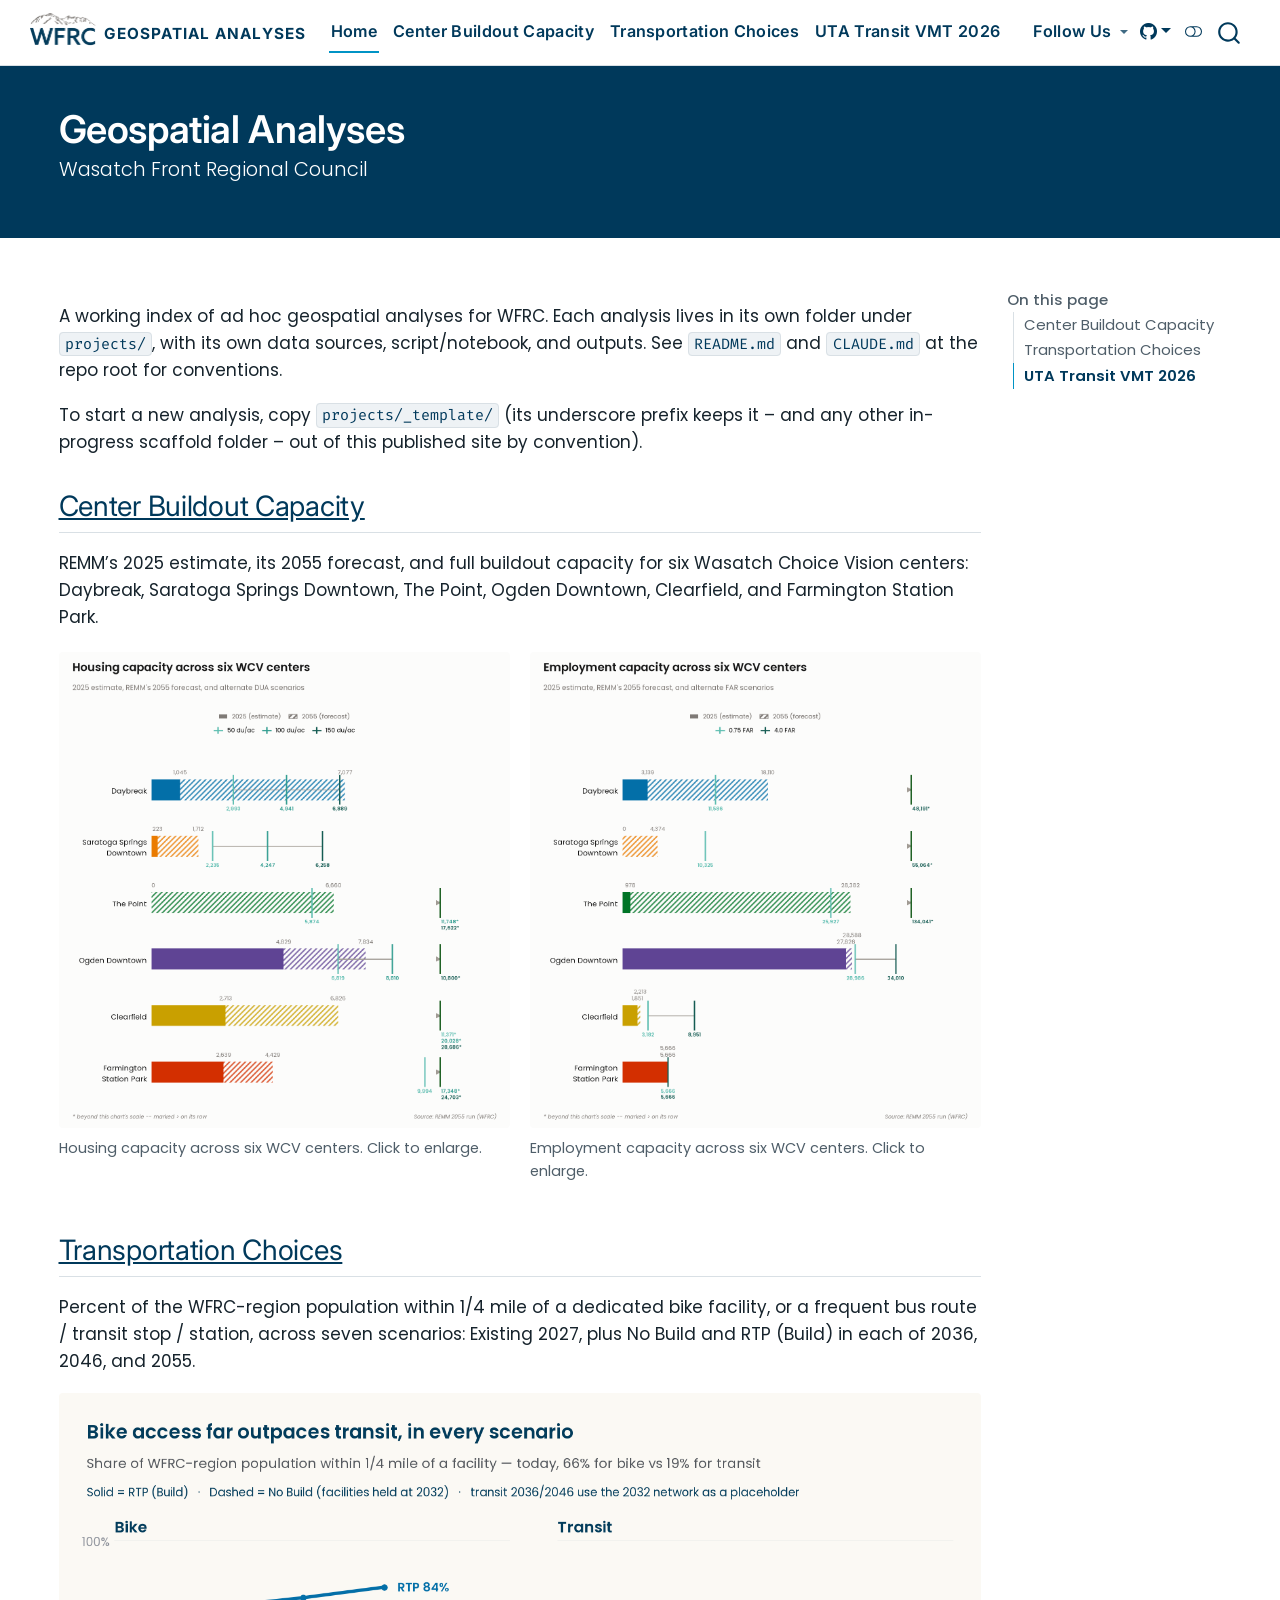
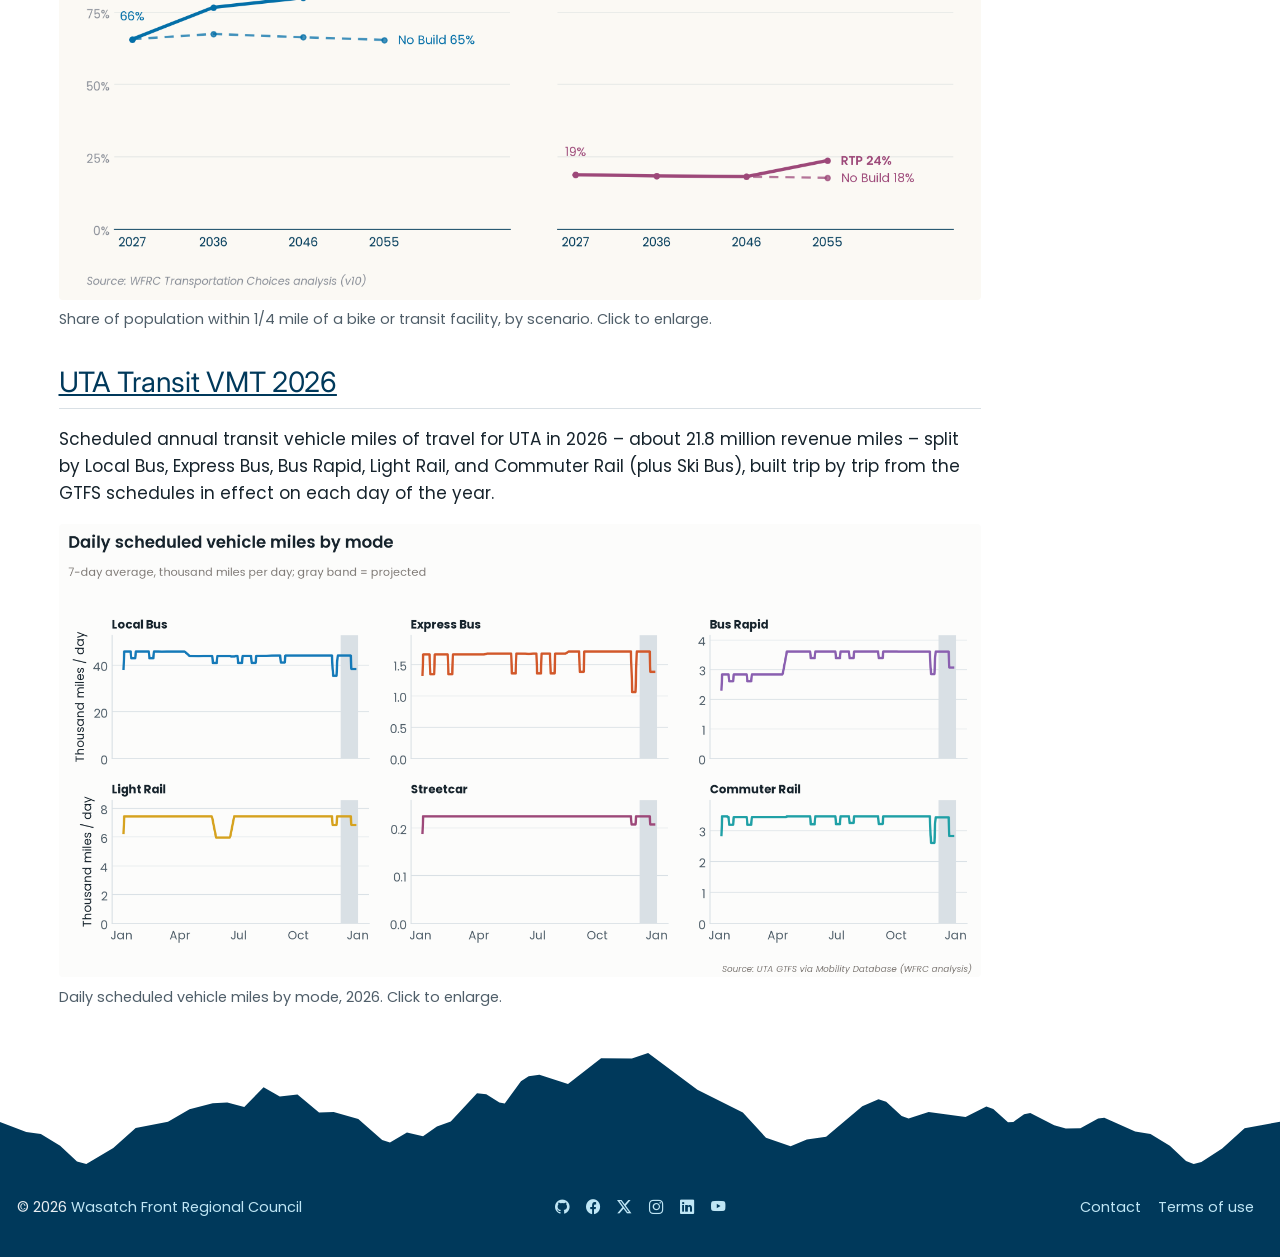
==== index.html @ 158314d0 "Built site for gh-pages" ====
<!DOCTYPE html>
<html xmlns="http://www.w3.org/1999/xhtml" lang="en" xml:lang="en"><head>

<meta charset="utf-8">
<meta name="generator" content="quarto-1.11.9">

<meta name="viewport" content="width=device-width, initial-scale=1.0, user-scalable=yes">


<title>Geospatial Analyses</title>
<style>
/* Default styles provided by pandoc.
** See https://pandoc.org/MANUAL.html#variables-for-html for config info.
*/
span.smallcaps{font-variant: small-caps;}
div.columns{display: flex; gap: 1.5em;}
div.column{flex: auto;}
@media screen {
div.columns{gap: min(4vw, 1.5em);}
div.column{overflow-x: auto;}
}
div.hanging-indent{margin-left: 1.5em; text-indent: -1.5em;}
ul.task-list{list-style: none;}
ul.task-list li input[type="checkbox"] {
  width: 0.8em;
  margin: 0 0.8em 0.2em -1em; /* quarto-specific, see https://github.com/quarto-dev/quarto-cli/issues/4556 */ 
  vertical-align: middle;
}
</style>


<script src="site_libs/quarto-nav/quarto-nav.js"></script>
<script src="site_libs/quarto-nav/headroom.min.js"></script>
<script src="site_libs/clipboard/clipboard.min.js"></script>
<script src="site_libs/quarto-search/autocomplete.umd.js"></script>
<script src="site_libs/quarto-search/fuse.min.js"></script>
<script src="site_libs/quarto-search/quarto-search.js"></script>
<meta name="quarto:offset" content="./">
<link href="site_libs\quarto-contrib\quarto-project\WFRCAnalytics\wfrc-brand\assets\logo\abbreviated\WFRC_logo_abbreviated_color_transparent.png" rel="icon" type="image/png">
<script src="site_libs/quarto-html/quarto.js" type="module"></script>
<script src="site_libs/quarto-html/tabsets/tabsets.js" type="module"></script>
<script src="site_libs/quarto-html/scrollable-regions/scrollable-regions.js" type="module"></script>
<script src="site_libs/quarto-html/popper.min.js"></script>
<script src="site_libs/quarto-html/tippy.umd.min.js"></script>
<script src="site_libs/quarto-html/anchor.min.js"></script>
<link href="site_libs/quarto-html/tippy.css" rel="stylesheet">
<link href="site_libs/quarto-html/quarto-syntax-highlighting-a7323b02520c6b153f7cba92645f5b7d.css" rel="stylesheet" class="quarto-color-scheme" id="quarto-text-highlighting-styles">
<link href="site_libs/quarto-html/quarto-syntax-highlighting-dark-fb974e37bd816e7371e85ccbeae9b4e3.css" rel="stylesheet" class="quarto-color-scheme quarto-color-alternate" id="quarto-text-highlighting-styles">
<link href="site_libs/quarto-html/quarto-syntax-highlighting-a7323b02520c6b153f7cba92645f5b7d.css" rel="stylesheet" class="quarto-color-scheme-extra" id="quarto-text-highlighting-styles">
<script src="site_libs/quarto-axe/axe.min.js"></script>
<script src="site_libs/quarto-axe/axe-check.js" type="module"></script>
<script id="quarto-axe-checker-options" type="text/plain">dHJ1ZQ==</script>
<script src="site_libs/bootstrap/bootstrap.min.js"></script>
<link href="site_libs/bootstrap/bootstrap-icons.css" rel="stylesheet">
<link href="site_libs/bootstrap/bootstrap-037588347e6c9b638878bbe259ea3e76.min.css" rel="stylesheet" append-hash="true" class="quarto-color-scheme" id="quarto-bootstrap" data-mode="light">
<link href="site_libs/bootstrap/bootstrap-dark-b97d910aff66f2024c61e2e34e712f74.min.css" rel="stylesheet" append-hash="true" class="quarto-color-scheme quarto-color-alternate" id="quarto-bootstrap" data-mode="dark">
<link href="site_libs/bootstrap/bootstrap-037588347e6c9b638878bbe259ea3e76.min.css" rel="stylesheet" append-hash="true" class="quarto-color-scheme-extra" id="quarto-bootstrap" data-mode="light">
<script src="site_libs/quarto-contrib/glightbox/glightbox.min.js"></script>
<link href="site_libs/quarto-contrib/glightbox/glightbox.min.css" rel="stylesheet">
<link href="site_libs/quarto-contrib/glightbox/lightbox.css" rel="stylesheet">
<script id="quarto-search-options" type="application/json">{
  "location": "navbar",
  "copy-button": false,
  "collapse-after": 3,
  "panel-placement": "end",
  "type": "overlay",
  "limit": 50,
  "keyboard-shortcut": [
    "f",
    "/",
    "s"
  ],
  "show-item-context": false,
  "language": {
    "search-no-results-text": "No results",
    "search-matching-documents-text": "matching documents",
    "search-copy-link-title": "Copy link to search",
    "search-hide-matches-text": "Hide additional matches",
    "search-more-match-text": "more match in this document",
    "search-more-matches-text": "more matches in this document",
    "search-clear-button-title": "Clear",
    "search-text-placeholder": "",
    "search-detached-cancel-button-title": "Cancel",
    "search-submit-button-title": "Submit",
    "search-label": "Search"
  }
}</script>


<meta property="og:title" content="Geospatial Analyses">
<meta property="og:description" content="Wasatch Front Regional Council">
<meta property="og:image" content="https://wfrcanalytics.github.io/GIS-adhoc-analyses/_extensions/WFRCAnalytics/wfrc-brand/assets/social/wfrc-card.png">
<meta property="og:site_name" content="Geospatial Analyses">
<meta property="og:image:alt" content="Wasatch Front Regional Council">
<meta property="og:image:height" content="630">
<meta property="og:image:width" content="1200">
<meta name="twitter:title" content="Geospatial Analyses">
<meta name="twitter:description" content="Wasatch Front Regional Council">
<meta name="twitter:image" content="https://wfrcanalytics.github.io/GIS-adhoc-analyses/_extensions/WFRCAnalytics/wfrc-brand/assets/social/wfrc-card.png">
<meta name="twitter:image:alt" content="Wasatch Front Regional Council">
<meta name="twitter:creator" content="@wasatchcouncil">
<meta name="twitter:site" content="@wasatchcouncil">
<meta name="twitter:card" content="summary_large_image">
</head>

<body class="nav-fixed quarto-light"><a id="quarto-skip-link" class="visually-hidden-focusable" href="#quarto-document-content">Skip to main content</a><script id="quarto-html-before-body" type="application/javascript">
    const toggleBodyColorMode = (bsSheetEl) => {
      const mode = bsSheetEl.getAttribute("data-mode");
      const bodyEl = window.document.querySelector("body");
      if (mode === "dark") {
        bodyEl.classList.add("quarto-dark");
        bodyEl.classList.remove("quarto-light");
      } else {
        bodyEl.classList.add("quarto-light");
        bodyEl.classList.remove("quarto-dark");
      }
    }
    const toggleBodyColorPrimary = () => {
      const bsSheetEl = window.document.querySelector("link#quarto-bootstrap:not([rel=disabled-stylesheet])");
      if (bsSheetEl) {
        toggleBodyColorMode(bsSheetEl);
      }
    }
    const setColorSchemeToggle = (alternate) => {
      const toggles = window.document.querySelectorAll('.quarto-color-scheme-toggle');
      for (let i=0; i < toggles.length; i++) {
        const toggle = toggles[i];
        if (toggle) {
          toggle.setAttribute("aria-checked", alternate ? "true" : "false");
          if (alternate) {
            toggle.classList.add("alternate");
          } else {
            toggle.classList.remove("alternate");
          }
        }
      }
    };
    const toggleColorMode = (alternate) => {
      // Switch the stylesheets
      const primaryStylesheets = window.document.querySelectorAll('link.quarto-color-scheme:not(.quarto-color-alternate)');
      const alternateStylesheets = window.document.querySelectorAll('link.quarto-color-scheme.quarto-color-alternate');
      manageTransitions('#quarto-margin-sidebar .nav-link', false);
      if (alternate) {
        // note: dark is layered on light, we don't disable primary!
        enableStylesheet(alternateStylesheets);
        for (const sheetNode of alternateStylesheets) {
          if (sheetNode.id === "quarto-bootstrap") {
            toggleBodyColorMode(sheetNode);
          }
        }
      } else {
        disableStylesheet(alternateStylesheets);
        enableStylesheet(primaryStylesheets)
        toggleBodyColorPrimary();
      }
      manageTransitions('#quarto-margin-sidebar .nav-link', true);
      // Switch the toggles
      setColorSchemeToggle(alternate)
    }
    // Hack to workaround the fact that safari doesn't
    // properly recolor the scrollbar when toggling (#1455).
    // Not run on load: stylesheets are set before first paint there, and
    // scrolling would undo the scroll to a URL fragment (#14973).
    // The one pixel nudge keeps the reader where they were.
    const refreshSafariScrollbar = () => {
      if (navigator.userAgent.indexOf('Safari') > 0 && navigator.userAgent.indexOf('Chrome') == -1) {
        manageTransitions("body", false);
        const scrollY = window.scrollY;
        window.scrollTo(0, scrollY > 0 ? scrollY - 1 : 1);
        setTimeout(() => {
          window.scrollTo(0, scrollY);
          manageTransitions("body", true);
        }, 40);
      }
    }
    const disableStylesheet = (stylesheets) => {
      for (let i=0; i < stylesheets.length; i++) {
        const stylesheet = stylesheets[i];
        stylesheet.rel = 'disabled-stylesheet';
      }
    }
    const enableStylesheet = (stylesheets) => {
      for (let i=0; i < stylesheets.length; i++) {
        const stylesheet = stylesheets[i];
        if(stylesheet.rel !== 'stylesheet') { // for Chrome, which will still FOUC without this check
          stylesheet.rel = 'stylesheet';
        }
      }
    }
    const manageTransitions = (selector, allowTransitions) => {
      const els = window.document.querySelectorAll(selector);
      for (let i=0; i < els.length; i++) {
        const el = els[i];
        if (allowTransitions) {
          el.classList.remove('notransition');
        } else {
          el.classList.add('notransition');
        }
      }
    }
    const isFileUrl = () => {
      return window.location.protocol === 'file:';
    }
    const hasAlternateSentinel = () => {
      let styleSentinel = getColorSchemeSentinel();
      if (styleSentinel !== null) {
        return styleSentinel === "alternate";
      } else {
        return false;
      }
    }
    const setStyleSentinel = (alternate) => {
      const value = alternate ? "alternate" : "default";
      if (!isFileUrl()) {
        window.localStorage.setItem("quarto-color-scheme", value);
      } else {
        localAlternateSentinel = value;
      }
    }
    const getColorSchemeSentinel = () => {
      if (!isFileUrl()) {
        const storageValue = window.localStorage.getItem("quarto-color-scheme");
        return storageValue != null ? storageValue : localAlternateSentinel;
      } else {
        return localAlternateSentinel;
      }
    }
    const toggleGiscusIfUsed = (isAlternate, darkModeDefault) => {
      const baseTheme = document.querySelector('#giscus-base-theme')?.value ?? 'light';
      const alternateTheme = document.querySelector('#giscus-alt-theme')?.value ?? 'dark';
      let newTheme = '';
      if(authorPrefersDark) {
        newTheme = isAlternate ? baseTheme : alternateTheme;
      } else {
        newTheme = isAlternate ? alternateTheme : baseTheme;
      }
      const changeGiscusTheme = () => {
        // From: https://github.com/giscus/giscus/issues/336
        const sendMessage = (message) => {
          const iframe = document.querySelector('iframe.giscus-frame');
          if (!iframe) return;
          iframe.contentWindow.postMessage({ giscus: message }, 'https://giscus.app');
        }
        sendMessage({
          setConfig: {
            theme: newTheme
          }
        });
      }
      const isGiscussLoaded = window.document.querySelector('iframe.giscus-frame') !== null;
      if (isGiscussLoaded) {
        changeGiscusTheme();
      }
    };
    const authorPrefersDark = false;
    const queryPrefersDark = window.matchMedia('(prefers-color-scheme: dark)');
    const darkModeDefault = queryPrefersDark.matches;
      document.querySelector('link#quarto-text-highlighting-styles.quarto-color-scheme-extra').rel = 'disabled-stylesheet';
      document.querySelector('link#quarto-bootstrap.quarto-color-scheme-extra').rel = 'disabled-stylesheet';
    let localAlternateSentinel = darkModeDefault ? 'alternate' : 'default';
    // Dark / light mode switch
    window.quartoToggleColorScheme = () => {
      // Read the current dark / light value
      let toAlternate = !hasAlternateSentinel();
      toggleColorMode(toAlternate);
      refreshSafariScrollbar();
      setStyleSentinel(toAlternate);
      toggleGiscusIfUsed(toAlternate, darkModeDefault);
      window.dispatchEvent(new Event('resize'));
    };
    queryPrefersDark.addEventListener("change", e => {
      if(window.localStorage.getItem("quarto-color-scheme") !== null)
        return;
      const alternate = e.matches
      toggleColorMode(alternate);
      refreshSafariScrollbar();
      localAlternateSentinel = e.matches ? 'alternate' : 'default'; // this is used alongside local storage!
      toggleGiscusIfUsed(alternate, darkModeDefault);
    });
    // Switch to dark mode if need be
    if (hasAlternateSentinel()) {
      toggleColorMode(true);
    } else {
      toggleColorMode(false);
    }
  </script>

<div id="quarto-search-results"></div>
  <header id="quarto-header" class="headroom fixed-top quarto-banner">
    <nav class="navbar navbar-expand-lg " data-bs-theme="dark" aria-label="Site">
      <div class="navbar-container container-fluid">
      <div class="navbar-brand-container mx-auto">
    <a href="./index.html" class="navbar-brand navbar-brand-logo">
    <img src="site_libs\quarto-contrib\quarto-project\WFRCAnalytics\wfrc-brand\assets\logo\abbreviated\WFRC_logo_abbreviated_color_transparent.png" alt="Wasatch Front Regional Council" class="navbar-logo light-content">
    <img src="site_libs\quarto-contrib\quarto-project\WFRCAnalytics\wfrc-brand\assets\logo\abbreviated\WFRC_logo_abbreviated_white_transparent.png" alt="Wasatch Front Regional Council" class="navbar-logo dark-content">
    </a>
    <a class="navbar-brand" href="./index.html">
    <span class="navbar-title">Geospatial Analyses</span>
    </a>
  </div>
          <button class="navbar-toggler" type="button" data-bs-toggle="collapse" data-bs-target="#navbarCollapse" aria-controls="navbarCollapse" aria-expanded="false" aria-label="Toggle navigation" onclick="if (window.quartoToggleHeadroom) { window.quartoToggleHeadroom(); }">
  <span class="navbar-toggler-icon"></span>
</button>
          <div class="collapse navbar-collapse" id="navbarCollapse">
            <ul class="navbar-nav navbar-nav-scroll me-auto">
  <li class="nav-item">
    <a class="nav-link active" href="./index.html" aria-current="page"> 
<span class="menu-text">Home</span></a>
  </li>  
  <li class="nav-item">
    <a class="nav-link" href="./projects/center-buildout-capacity/index.html"> 
<span class="menu-text">Center Buildout Capacity</span></a>
  </li>  
  <li class="nav-item">
    <a class="nav-link" href="./projects/transportation-choices/index.html"> 
<span class="menu-text">Transportation Choices</span></a>
  </li>  
  <li class="nav-item">
    <a class="nav-link" href="./projects/uta-transit-vmt-2026/index.html"> 
<span class="menu-text">UTA Transit VMT 2026</span></a>
  </li>  
</ul>
            <ul class="navbar-nav navbar-nav-scroll ms-auto">
  <li class="nav-item dropdown ">
    <a class="nav-link dropdown-toggle" href="#" id="nav-menu-follow-us" role="link" data-bs-toggle="dropdown" aria-expanded="false">
 <span class="menu-text">Follow Us</span>
    </a>
    <ul class="dropdown-menu dropdown-menu-end" aria-labelledby="nav-menu-follow-us">    
        <li>
    <a class="dropdown-item" href="https://www.facebook.com/WasatchFrontRegionalCouncil/" target="_blank"><i class="bi bi-facebook" role="img">
</i> 
 <span class="dropdown-text">Facebook</span></a>
  </li>  
        <li>
    <a class="dropdown-item" href="https://twitter.com/wasatchcouncil/" target="_blank"><i class="bi bi-twitter-x" role="img">
</i> 
 <span class="dropdown-text">X (Twitter)</span></a>
  </li>  
        <li>
    <a class="dropdown-item" href="https://www.instagram.com/wasatchfrontregionalcouncil/" target="_blank"><i class="bi bi-instagram" role="img">
</i> 
 <span class="dropdown-text">Instagram</span></a>
  </li>  
        <li>
    <a class="dropdown-item" href="https://www.linkedin.com/company/wasatch-front-regional-council/" target="_blank"><i class="bi bi-linkedin" role="img">
</i> 
 <span class="dropdown-text">LinkedIn</span></a>
  </li>  
        <li>
    <a class="dropdown-item" href="https://www.youtube.com/user/wfrcvideo/" target="_blank"><i class="bi bi-youtube" role="img">
</i> 
 <span class="dropdown-text">YouTube</span></a>
  </li>  
    </ul>
  </li>
</ul>
          </div> <!-- /navcollapse -->
            <div class="quarto-navbar-tools">
    <div class="dropdown">
      <a href="" title="GitHub" id="quarto-navigation-tool-dropdown-0" class="quarto-navigation-tool dropdown-toggle px-1" data-bs-toggle="dropdown" aria-expanded="false" role="link" aria-label="GitHub"><i class="bi bi-github"></i></a>
      <ul class="dropdown-menu" aria-labelledby="quarto-navigation-tool-dropdown-0">
          <li>
            <a class="dropdown-item quarto-navbar-tools-item" href="https://github.com/WFRCAnalytics/GIS-adhoc-analyses" target="_blank">
            Source Code
            </a>
          </li>
          <li>
            <a class="dropdown-item quarto-navbar-tools-item" href="https://github.com/WFRCAnalytics/GIS-adhoc-analyses/issues/new" target="_blank">
            Report a Bug
            </a>
          </li>
          
      </ul>
    </div>
  <button type="button" role="switch" aria-checked="false" class="quarto-color-scheme-toggle quarto-navigation-tool  px-1" onclick="window.quartoToggleColorScheme(); return false;" title="Toggle dark mode" aria-label="Toggle dark mode"><i class="bi"></i></button>
</div>
            <div id="quarto-search" class="" title="Search"></div>
      </div> <!-- /container-fluid -->
    </nav>
</header>
<!-- content -->
<header id="title-block-header" class="quarto-title-block default page-columns page-full">
  <div class="quarto-title-banner page-columns page-full">
    <div class="quarto-title column-page-left">
      <h1 class="title">Geospatial Analyses</h1>
            <p class="subtitle lead">Wasatch Front Regional Council</p>
                      </div>
  </div>
    
  
  <div class="quarto-title-meta column-page-left">

      
    
      
    </div>
    
  
  </header><div id="quarto-content" class="quarto-container page-columns page-rows-contents page-layout-full page-navbar">
<!-- sidebar -->
<!-- margin-sidebar -->
    <div id="quarto-margin-sidebar" class="sidebar margin-sidebar">
        <nav id="TOC" role="doc-toc" aria-labelledby="toc-title" class="toc-active" data-toc-expanded="2">
    <h2 id="toc-title">On this page</h2>
   
  <ul>
  <li><a href="#center-buildout-capacity" id="toc-center-buildout-capacity" class="nav-link active" data-scroll-target="#center-buildout-capacity">Center Buildout Capacity</a></li>
  <li><a href="#transportation-choices" id="toc-transportation-choices" class="nav-link" data-scroll-target="#transportation-choices">Transportation Choices</a></li>
  <li><a href="#uta-transit-vmt-2026" id="toc-uta-transit-vmt-2026" class="nav-link" data-scroll-target="#uta-transit-vmt-2026">UTA Transit VMT 2026</a></li>
  </ul>
</nav>
    </div>
<!-- main -->
<main class="content quarto-banner-title-block column-page-left" id="quarto-document-content" tabindex="-1">






<p>A working index of ad hoc geospatial analyses for WFRC. Each analysis lives in its own folder under <code>projects/</code>, with its own data sources, script/notebook, and outputs. See <code>README.md</code> and <code>CLAUDE.md</code> at the repo root for conventions.</p>
<p>To start a new analysis, copy <code>projects/_template/</code> (its underscore prefix keeps it – and any other in-progress scaffold folder – out of this published site by convention).</p>
<section id="center-buildout-capacity" class="level2">
<h2 class="anchored" data-anchor-id="center-buildout-capacity"><a href="./projects/center-buildout-capacity/index.html">Center Buildout Capacity</a></h2>
<p>REMM’s 2025 estimate, its 2055 forecast, and full buildout capacity for six Wasatch Choice Vision centers: Daybreak, Saratoga Springs Downtown, The Point, Ogden Downtown, Clearfield, and Farmington Station Park.</p>
<div class="quarto-layout-panel" data-layout-ncol="2">
<div class="quarto-layout-row">
<div class="quarto-layout-cell" style="flex-basis: 50.0%;justify-content: flex-start;">
<div class="quarto-figure quarto-figure-center">
<figure class="figure">
<p><a href="projects/center-buildout-capacity/output/housing_buildout.png" class="lightbox" data-gallery="center-buildout-capacity" title="Housing capacity across six WCV centers. Click to enlarge."><img src="projects/center-buildout-capacity/output/housing_buildout.png" class="img-fluid figure-img" alt="Housing capacity across six WCV centers. Click to enlarge."></a></p>
<figcaption>Housing capacity across six WCV centers. Click to enlarge.</figcaption>
</figure>
</div>
</div>
<div class="quarto-layout-cell" style="flex-basis: 50.0%;justify-content: flex-start;">
<div class="quarto-figure quarto-figure-center">
<figure class="figure">
<p><a href="projects/center-buildout-capacity/output/employment_buildout.png" class="lightbox" data-gallery="center-buildout-capacity" title="Employment capacity across six WCV centers. Click to enlarge."><img src="projects/center-buildout-capacity/output/employment_buildout.png" class="img-fluid figure-img" alt="Employment capacity across six WCV centers. Click to enlarge."></a></p>
<figcaption>Employment capacity across six WCV centers. Click to enlarge.</figcaption>
</figure>
</div>
</div>
</div>
</div>
</section>
<section id="transportation-choices" class="level2">
<h2 class="anchored" data-anchor-id="transportation-choices"><a href="./projects/transportation-choices/index.html">Transportation Choices</a></h2>
<p>Percent of the WFRC-region population within 1/4 mile of a dedicated bike facility, or a frequent bus route / transit stop / station, across seven scenarios: Existing 2027, plus No Build and RTP (Build) in each of 2036, 2046, and 2055.</p>
<div class="quarto-figure quarto-figure-center">
<figure class="figure">
<p><a href="projects/transportation-choices/output/region_pct.png" class="lightbox" data-gallery="transportation-choices" title="Share of population within 1/4 mile of a bike or transit facility, by scenario. Click to enlarge."><img src="projects/transportation-choices/output/region_pct.png" class="img-fluid figure-img" alt="Share of population within 1/4 mile of a bike or transit facility, by scenario. Click to enlarge."></a></p>
<figcaption>Share of population within 1/4 mile of a bike or transit facility, by scenario. Click to enlarge.</figcaption>
</figure>
</div>
</section>
<section id="uta-transit-vmt-2026" class="level2">
<h2 class="anchored" data-anchor-id="uta-transit-vmt-2026"><a href="./projects/uta-transit-vmt-2026/index.html">UTA Transit VMT 2026</a></h2>
<p>Scheduled annual transit vehicle miles of travel for UTA in 2026 – about 21.8 million revenue miles – split by Local Bus, Express Bus, Bus Rapid, Light Rail, and Commuter Rail (plus Ski Bus), built trip by trip from the GTFS schedules in effect on each day of the year.</p>
<div class="quarto-figure quarto-figure-center">
<figure class="figure">
<p><a href="projects/uta-transit-vmt-2026/output/daily_vmt_by_mode.png" class="lightbox" data-gallery="uta-transit-vmt-2026" title="Daily scheduled vehicle miles by mode, 2026. Click to enlarge."><img src="projects/uta-transit-vmt-2026/output/daily_vmt_by_mode.png" class="img-fluid figure-img" alt="Daily scheduled vehicle miles by mode, 2026. Click to enlarge."></a></p>
<figcaption>Daily scheduled vehicle miles by mode, 2026. Click to enlarge.</figcaption>
</figure>
</div>


</section>

<a onclick="window.scrollTo(0, 0); return false;" role="button" id="quarto-back-to-top"><i class="bi bi-arrow-up"></i> Back to top</a></main> <!-- /main -->
<script>
// Accessibility fixes for things Quarto and its libraries render but cannot configure.
// Included on every page through wfrc-shared.yml (format.html.include-after-body).
(function () {
  function fix(root) {
    // Listing banners are decorative; Quarto drops an empty `image-alt`.
    root.querySelectorAll('img.thumbnail-image:not([alt])').forEach(function (img) {
      img.setAttribute('alt', '');
    });
    // Quarto only sets `title` on the color-scheme toggle: add an accessible name and a clearer tooltip.
    root.querySelectorAll('.quarto-color-scheme-toggle:not([aria-label])').forEach(function (a) {
      a.setAttribute('aria-label', 'Toggle light and dark mode');
      a.setAttribute('title', 'Toggle light / dark');
    });
    // Collapsible callouts put aria-expanded on a plain div: make it a real, keyboard-operable button.
    root.querySelectorAll('.callout-header[aria-expanded]:not([role])').forEach(function (h) {
      h.setAttribute('role', 'button');
      h.setAttribute('tabindex', '0');
      h.addEventListener('keydown', function (e) {
        if (e.key === 'Enter' || e.key === ' ') { e.preventDefault(); h.click(); }
      });
    });
    // The announcement's dismiss control is a bare <i> with a click handler: give it a role, a name
    // and keyboard operation (Enter and Space).
    root.querySelectorAll('#quarto-announcement .quarto-announcement-action:not([role])').forEach(function (i) {
      i.setAttribute('role', 'button');
      i.setAttribute('tabindex', '0');
      i.setAttribute('aria-label', 'Dismiss announcement');
      i.addEventListener('keydown', function (e) {
        if (e.key === 'Enter' || e.key === ' ') { e.preventDefault(); i.click(); }
      });
    });
    // Quarto's "Back to top" is an <a role="button"> without an href, so the keyboard cannot reach it.
    root.querySelectorAll('#quarto-back-to-top:not([tabindex])').forEach(function (a) {
      a.setAttribute('tabindex', '0');
      a.addEventListener('keydown', function (e) {
        if (e.key === 'Enter' || e.key === ' ') { e.preventDefault(); window.scrollTo(0, 0); }
      });
    });
    // Observable Plot labels bare <g> marks; aria-label is not allowed on a role-less element.
    root.querySelectorAll('[class^="plot-"] g[aria-label]:not([role])').forEach(function (g) {
      g.removeAttribute('aria-label');
    });
    // Scrollable regions must be reachable by keyboard.
    root.querySelectorAll('pre, div.sourceCode, .card, .card-body, .table-striped, table, .cell-output-display').forEach(function (el) {
      if (el.hasAttribute('tabindex') || el.matches('a, button, input, select, textarea')) return;
      var o = getComputedStyle(el);
      var scrolls = /(auto|scroll)/.test(o.overflowX + o.overflowY) &&
        (el.scrollWidth > el.clientWidth + 1 || el.scrollHeight > el.clientHeight + 1);
      if (scrolls) el.setAttribute('tabindex', '0');
    });
  }
  var queued = false;
  function schedule() {
    if (queued) return;
    queued = true;
    requestAnimationFrame(function () { queued = false; fix(document); });
  }
  fix(document);
  new MutationObserver(schedule).observe(document.body, { childList: true, subtree: true });
  window.addEventListener('resize', schedule);
  window.addEventListener('load', function () { setTimeout(schedule, 800); setTimeout(schedule, 2500); });
})();
</script>
<script id="quarto-html-after-body" type="application/javascript">
  window.document.addEventListener("DOMContentLoaded", function (event) {
    // Ensure there is a toggle, if there isn't float one in the top right
    if (window.document.querySelector('.quarto-color-scheme-toggle') === null) {
      const toggle = window.document.createElement('button');
      toggle.type = "button";
      toggle.setAttribute("role", "switch");
      toggle.setAttribute("aria-checked", "false");
      toggle.classList.add('top-right');
      toggle.classList.add('quarto-color-scheme-toggle');
      toggle.setAttribute("aria-label", "Toggle dark mode");
      toggle.onclick = function() { try { window.quartoToggleColorScheme(); } catch {} return false; };
      const i = window.document.createElement("i");
      i.classList.add('bi');
      toggle.appendChild(i);
      // Put the toggle in a landmark of its own, so that landmark navigation
      // can reach it.
      //
      // The container is always a fresh direct child of body, and the toggle is
      // never moved into page furniture that the theme or the author controls.
      // The toggle is positioned against the page, so any ancestor that
      // establishes a containing block captures it: a positioned element or a
      // grid for position: absolute, and transform, filter, will-change or
      // contain for position: fixed. A direct child of body has none of these
      // to inherit, and the shift when one appears is silent and visual.
      //
      // ARIA says a document should have at most one banner, and axe reports a
      // duplicate whether or not the banners carry distinct labels. So use a
      // header when the page has no banner yet, and a named region otherwise.
      //
      // A header is a banner wherever it sits, unless it is inside sectioning
      // content, so this cannot just look at the children of body: a custom
      // page layout wraps the title block header in a plain div. An explicit
      // role="banner" always counts.
      const sectioning = 'article, aside, main, nav, section, [role="article"], [role="complementary"], [role="main"], [role="navigation"], [role="region"]';
      const hasBanner = Array.from(
        window.document.querySelectorAll('header:not([role]), [role="banner"]')
      ).some(function(el) {
        return el.hasAttribute("role") || el.closest(sectioning) === null;
      });
      const container = window.document.createElement(hasBanner ? "div" : "header");
      if (hasBanner) {
        container.setAttribute("role", "region");
        container.setAttribute("aria-label", "Toggle dark mode");
      }
      container.classList.add('quarto-color-scheme-toggle-container');
      container.appendChild(toggle);
      window.document.body.appendChild(container);
    }
    setColorSchemeToggle(hasAlternateSentinel())
    const icon = "";
    const anchorJS = new window.AnchorJS();
    anchorJS.options = {
      placement: 'right',
      icon: icon
    };
    anchorJS.add('.anchored');
    const isCodeAnnotation = (el) => {
      for (const clz of el.classList) {
        if (clz.startsWith('code-annotation-')) {                     
          return true;
        }
      }
      return false;
    }
    const onCopySuccess = function(e) {
      // button target
      const button = e.trigger;
      // don't keep focus
      button.blur();
      // flash "checked"
      button.classList.add('code-copy-button-checked');
      var currentTitle = button.getAttribute("title");
      button.setAttribute("title", "Copied!");
      let tooltip;
      if (window.bootstrap) {
        button.setAttribute("data-bs-toggle", "tooltip");
        button.setAttribute("data-bs-placement", "left");
        button.setAttribute("data-bs-title", "Copied!");
        tooltip = new bootstrap.Tooltip(button, 
          { trigger: "manual", 
            customClass: "code-copy-button-tooltip",
            offset: [0, -8]});
        tooltip.show();    
      }
      setTimeout(function() {
        if (tooltip) {
          tooltip.hide();
          button.removeAttribute("data-bs-title");
          button.removeAttribute("data-bs-toggle");
          button.removeAttribute("data-bs-placement");
        }
        button.setAttribute("title", currentTitle);
        button.classList.remove('code-copy-button-checked');
      }, 1000);
      // clear code selection
      e.clearSelection();
    }
    const getTextToCopy = function(trigger) {
      const outerScaffold = trigger.parentElement.cloneNode(true);
      const codeEl = outerScaffold.querySelector('code');
      for (const childEl of codeEl.children) {
        if (isCodeAnnotation(childEl)) {
          childEl.remove();
        }
      }
      return codeEl.innerText;
    }
    const clipboard = new window.ClipboardJS('.code-copy-button:not([data-in-quarto-modal])', {
      text: getTextToCopy
    });
    clipboard.on('success', onCopySuccess);
    if (window.document.getElementById('quarto-embedded-source-code-modal')) {
      const clipboardModal = new window.ClipboardJS('.code-copy-button[data-in-quarto-modal]', {
        text: getTextToCopy,
        container: window.document.getElementById('quarto-embedded-source-code-modal')
      });
      clipboardModal.on('success', onCopySuccess);
    }
      var localhostRegex = new RegExp(/^(?:http|https):\/\/localhost\:?[0-9]*\//);
      var mailtoRegex = new RegExp(/^mailto:/);
        var filterRegex = new RegExp("https:\/\/wfrcanalytics\.github\.io\/GIS-adhoc-analyses");
      const newWindowLabel = "(opens in a new tab)";
      const newWindowNoteId = "quarto-ext-newwindow-label";
      // Links reference one hidden label through aria-describedby, so the
      // announcement never changes their accessible name.
      var describeNewWindow = (link) => {
        if (!window.document.getElementById(newWindowNoteId)) {
          var newWindowNote = window.document.createElement("span");
          newWindowNote.id = newWindowNoteId;
          newWindowNote.hidden = true;
          newWindowNote.textContent = newWindowLabel;
          window.document.body.appendChild(newWindowNote);
        }
        var describedBy = (link.getAttribute("aria-describedby") || "").split(/\s+/).filter(Boolean);
        if (!describedBy.includes(newWindowNoteId)) {
          describedBy.push(newWindowNoteId);
          link.setAttribute("aria-describedby", describedBy.join(" "));
        }
      }
      var isInternal = (href) => {
          return filterRegex.test(href) || localhostRegex.test(href) || mailtoRegex.test(href);
      }
      // Inspect non-navigation links and adorn them if external
      window.quartoDecorateExternalLinks = function (root) {
     var links = (root || window.document).querySelectorAll('a[href]:not(.nav-link):not(.navbar-brand):not(.toc-action):not(.sidebar-link):not(.sidebar-item-toggle):not(.pagination-link):not(.no-external):not([aria-hidden]):not(.dropdown-item):not(.quarto-navigation-tool):not(.about-link)');
      for (var i=0; i<links.length; i++) {
        const link = links[i];
        if (!isInternal(link.href)) {
          // undo the damage that might have been done by quarto-nav.js in the case of
          // links that we want to consider external
          if (link.dataset.originalHref !== undefined) {
            link.href = link.dataset.originalHref;
          }
            // target, if specified
            link.setAttribute("target", "_blank");
            if (link.getAttribute("rel") === null) {
              link.setAttribute("rel", "noopener");
            }
            describeNewWindow(link);
          if (!link.classList.contains('no-external-icon')) {
          }
        }
      }
      };
      window.quartoDecorateExternalLinks(window.document);
    // Esc closes the popup (WCAG 1.4.13) and focus leaving both trigger and
    // popup closes it (WCAG 2.4.11); tippy handles neither for interactive popups.
    const hideOnEscAndFocusOut = {
      name: 'hideOnEscAndFocusOut',
      defaultValue: true,
      fn(instance) {
        const dismiss = () => {
          // A show scheduled by the trigger delay would otherwise reopen it
          instance.clearDelayTimeouts();
          instance.hide();
        };
        const onKeyDown = (event) => {
          if (event.key !== 'Escape') {
            return;
          }
          // Keep Esc from also reaching page handlers (e.g. reveal.js overview),
          // except an open reveal.js slide menu, which Esc should close too.
          // The menu handles keys only when its keyboard option is on.
          const menuHandlesEsc = window.Reveal?.getPlugin?.('menu')?.isOpen() &&
            window.Reveal.getConfig().menu?.keyboard !== false;
          if (!menuHandlesEsc) {
            event.stopPropagation();
          }
          if (instance.popper.contains(window.document.activeElement)) {
            // Disabled while refocusing so the focus trigger does not reopen it
            instance.disable();
            instance.reference.focus();
            instance.enable();
          }
          dismiss();
        };
        const onFocusOut = (event) => {
          const target = event.relatedTarget;
          if (target && !instance.reference.contains(target) &&
              !instance.popper.contains(target)) {
            dismiss();
          }
        };
        // On the trigger too: a click trigger (code-annotations: select) has no
        // blur handling. Attached for the instance's lifetime so leaving the
        // trigger also cancels a show still pending on the trigger delay.
        instance.reference.addEventListener('focusout', onFocusOut);
        return {
          onShow() {
            window.document.addEventListener('keydown', onKeyDown, true);
            instance.popper.addEventListener('focusout', onFocusOut);
          },
          onHide() {
            window.document.removeEventListener('keydown', onKeyDown, true);
            instance.popper.removeEventListener('focusout', onFocusOut);
          },
          onDestroy() {
            instance.reference.removeEventListener('focusout', onFocusOut);
          },
        };
      },
    };
    function tippyHover(el, contentFn, onTriggerFn, onUntriggerFn) {
      const config = {
        allowHTML: true,
        maxWidth: 500,
        delay: 100,
        arrow: false,
        appendTo: function(el) {
            return el.parentElement;
        },
        interactive: true,
        interactiveBorder: 10,
        theme: 'quarto',
        placement: 'bottom-start',
        plugins: [hideOnEscAndFocusOut],
      };
      if (contentFn) {
        config.content = contentFn;
      }
      if (onTriggerFn) {
        config.onTrigger = onTriggerFn;
      }
      if (onUntriggerFn) {
        config.onUntrigger = onUntriggerFn;
      }
      window.tippy(el, config); 
    }
    const noterefs = window.document.querySelectorAll('a[role="doc-noteref"]');
    for (var i=0; i<noterefs.length; i++) {
      const ref = noterefs[i];
      tippyHover(ref, function() {
        // use id or data attribute instead here
        let href = ref.getAttribute('data-footnote-href') || ref.getAttribute('href');
        try { href = new URL(href).hash; } catch {}
        const id = href.replace(/^#\/?/, "");
        const note = window.document.getElementById(id);
        if (note) {
          return note.innerHTML;
        } else {
          return "";
        }
      });
    }
    const xrefs = window.document.querySelectorAll('a.quarto-xref');
    const processXRef = (id, note) => {
      // Strip column container classes
      const stripColumnClz = (el) => {
        el.classList.remove("page-full", "page-columns");
        if (el.children) {
          for (const child of el.children) {
            stripColumnClz(child);
          }
        }
      }
      stripColumnClz(note)
      if (id === null || id.startsWith('sec-')) {
        // Special case sections, only their first couple elements
        const container = document.createElement("div");
        if (note.children && note.children.length > 2) {
          container.appendChild(note.children[0].cloneNode(true));
          for (let i = 1; i < note.children.length; i++) {
            const child = note.children[i];
            if (child.tagName === "P" && child.innerText === "") {
              continue;
            } else {
              container.appendChild(child.cloneNode(true));
              break;
            }
          }
          if (window.Quarto?.typesetMath) {
            window.Quarto.typesetMath(container);
          }
          return container.innerHTML
        } else {
          if (window.Quarto?.typesetMath) {
            window.Quarto.typesetMath(note);
          }
          return note.innerHTML;
        }
      } else {
        // Remove any anchor links if they are present
        const anchorLink = note.querySelector('a.anchorjs-link');
        if (anchorLink) {
          anchorLink.remove();
        }
        if (window.Quarto?.typesetMath) {
          window.Quarto.typesetMath(note);
        }
        if (note.classList.contains("callout")) {
          return note.outerHTML;
        } else {
          return note.innerHTML;
        }
      }
    }
    for (var i=0; i<xrefs.length; i++) {
      const xref = xrefs[i];
      tippyHover(xref, undefined, function(instance) {
        instance.disable();
        let url = xref.getAttribute('href');
        let hash = undefined; 
        if (url.startsWith('#')) {
          hash = url;
        } else {
          try { hash = new URL(url).hash; } catch {}
        }
        if (hash) {
          const id = hash.replace(/^#\/?/, "");
          const note = window.document.getElementById(id);
          if (note !== null) {
            try {
              const html = processXRef(id, note.cloneNode(true));
              instance.setContent(html);
            } finally {
              instance.enable();
              instance.show();
            }
          } else {
            // See if we can fetch this
            fetch(url.split('#')[0])
            .then(res => res.text())
            .then(html => {
              const parser = new DOMParser();
              const htmlDoc = parser.parseFromString(html, "text/html");
              const note = htmlDoc.getElementById(id);
              if (note !== null) {
                const html = processXRef(id, note);
                instance.setContent(html);
              } 
            }).finally(() => {
              instance.enable();
              instance.show();
            });
          }
        } else {
          // See if we can fetch a full url (with no hash to target)
          // This is a special case and we should probably do some content thinning / targeting
          fetch(url)
          .then(res => res.text())
          .then(html => {
            const parser = new DOMParser();
            const htmlDoc = parser.parseFromString(html, "text/html");
            const note = htmlDoc.querySelector('main.content');
            if (note !== null) {
              // This should only happen for chapter cross references
              // (since there is no id in the URL)
              // remove the first header
              if (note.children.length > 0 && note.children[0].tagName === "HEADER") {
                note.children[0].remove();
              }
              const html = processXRef(null, note);
              instance.setContent(html);
            } 
          }).finally(() => {
            instance.enable();
            instance.show();
          });
        }
      }, function(instance) {
      });
    }
        let selectedAnnoteEl;
        const selectorForAnnotation = ( cell, annotation) => {
          let cellAttr = 'data-code-cell="' + cell + '"';
          let lineAttr = 'data-code-annotation="' +  annotation + '"';
          const selector = 'span[' + cellAttr + '][' + lineAttr + ']';
          return selector;
        }
        const selectCodeLines = (annoteEl) => {
          const doc = window.document;
          const targetCell = annoteEl.getAttribute("data-target-cell");
          const targetAnnotation = annoteEl.getAttribute("data-target-annotation");
          const annoteSpan = window.document.querySelector(selectorForAnnotation(targetCell, targetAnnotation));
          const lines = annoteSpan.getAttribute("data-code-lines").split(",");
          const lineIds = lines.map((line) => {
            return targetCell + "-" + line;
          })
          // Each band is positioned against its own containing block, which is
          // not the offsetParent of the lines, so place it from client rects.
          const placeBand = (band, firstEl, lastEl, codeBlock) => {
            const container = band.offsetParent;
            if (container === null) {
              return;
            }
            const containerRect = container.getBoundingClientRect();
            // Reveal.js scales slides with a transform, so convert client
            // pixels back to the CSS pixels of the container.
            const scale = containerRect.height / container.offsetHeight || 1;
            const firstRect = firstEl.getBoundingClientRect();
            const lastRect = lastEl.getBoundingClientRect();
            const top = (firstRect.top - containerRect.top) / scale - container.clientTop + container.scrollTop;
            const height = (lastRect.bottom - firstRect.top) / scale;
            band.style.top = top - 2 + "px";
            band.style.height = height + 4 + "px";
            if (codeBlock) {
              // Without the copy button wrapper, the containing block is wider
              // than the code block, so span the code block explicitly.
              const blockRect = codeBlock.getBoundingClientRect();
              band.style.left = (blockRect.left - containerRect.left) / scale - container.clientLeft + container.scrollLeft + "px";
              band.style.width = blockRect.width / scale + "px";
            }
          };
          if (lineIds.length > 0) {
            const el = window.document.getElementById(lineIds[0]);
            const lastEl = window.document.getElementById(lineIds[lineIds.length - 1]);
            const parent = el.parentElement.parentElement;
            // cook up a div (if necessary) and position it
            let div = window.document.getElementById("code-annotation-line-highlight");
            if (div === null) {
              div = window.document.createElement("div");
              div.setAttribute("id", "code-annotation-line-highlight");
              div.style.position = 'absolute';
              parent.appendChild(div);
            }
            placeBand(div, el, lastEl, parent.closest("div.sourceCode") || parent);
            let gutterDiv = window.document.getElementById("code-annotation-line-highlight-gutter");
            if (gutterDiv === null) {
              gutterDiv = window.document.createElement("div");
              gutterDiv.setAttribute("id", "code-annotation-line-highlight-gutter");
              gutterDiv.style.position = 'absolute';
              const codeCell = window.document.getElementById(targetCell);
              const gutter = codeCell.querySelector('.code-annotation-gutter');
              gutter.appendChild(gutterDiv);
            }
            placeBand(gutterDiv, el, lastEl);
            selectedAnnoteEl = annoteEl;
          }
        };
        const unselectCodeLines = () => {
          const elementsIds = ["code-annotation-line-highlight", "code-annotation-line-highlight-gutter"];
          elementsIds.forEach((elId) => {
            const div = window.document.getElementById(elId);
            if (div) {
              div.remove();
            }
          });
          selectedAnnoteEl = undefined;
        };
          // Handle positioning of the toggle
      window.addEventListener(
        "resize",
        throttle(() => {
          elRect = undefined;
          if (selectedAnnoteEl) {
            selectCodeLines(selectedAnnoteEl);
          }
        }, 10)
      );
      function throttle(fn, ms) {
      let throttle = false;
      let timer;
        return (...args) => {
          if(!throttle) { // first call gets through
              fn.apply(this, args);
              throttle = true;
          } else { // all the others get throttled
              if(timer) clearTimeout(timer); // cancel #2
              timer = setTimeout(() => {
                fn.apply(this, args);
                timer = throttle = false;
              }, ms);
          }
        };
      }
        // Attach click handler to the DT
        const annoteDls = window.document.querySelectorAll('dt[data-target-cell]');
        for (const annoteDlNode of annoteDls) {
          annoteDlNode.addEventListener('click', (event) => {
            const clickedEl = event.target;
            if (clickedEl !== selectedAnnoteEl) {
              unselectCodeLines();
              const activeEl = window.document.querySelector('dt[data-target-cell].code-annotation-active');
              if (activeEl) {
                activeEl.classList.remove('code-annotation-active');
              }
              selectCodeLines(clickedEl);
              clickedEl.classList.add('code-annotation-active');
            } else {
              // Unselect the line
              unselectCodeLines();
              clickedEl.classList.remove('code-annotation-active');
            }
          });
        }
    const findCites = (el) => {
      const parentEl = el.parentElement;
      if (parentEl) {
        const cites = parentEl.dataset.cites;
        if (cites) {
          return {
            el,
            cites: cites.split(' ')
          };
        } else {
          return findCites(el.parentElement)
        }
      } else {
        return undefined;
      }
    };
    var bibliorefs = window.document.querySelectorAll('a[role="doc-biblioref"]');
    for (var i=0; i<bibliorefs.length; i++) {
      const ref = bibliorefs[i];
      const citeInfo = findCites(ref);
      if (citeInfo) {
        tippyHover(citeInfo.el, function() {
          var popup = window.document.createElement('div');
          citeInfo.cites.forEach(function(cite) {
            var citeDiv = window.document.createElement('div');
            citeDiv.classList.add('hanging-indent');
            citeDiv.classList.add('csl-entry');
            var biblioDiv = window.document.getElementById('ref-' + cite);
            if (biblioDiv) {
              citeDiv.innerHTML = biblioDiv.innerHTML;
            }
            popup.appendChild(citeDiv);
          });
          return popup.innerHTML;
        });
      }
    }
  });
  </script>
  <script type="application/javascript">
  window.quartoScrollableRegionsLabels = {"code":"Scrollable code","output":"Scrollable output"};
  </script>
</div> <!-- /content -->
<footer class="footer">
  <div class="nav-footer">
    <div class="nav-footer-left">
<p>© 2026 <a href="https://wfrc.utah.gov/">Wasatch Front Regional Council</a></p>
</div>   
    <div class="nav-footer-center">
      <ul class="footer-items list-unstyled">
    <li class="nav-item compact">
    <a class="nav-link" href="https://github.com/WFRCAnalytics/" target="_blank">
      <i class="bi bi-github" role="img" aria-label="GitHub">
</i> 
    </a>
  </li>  
    <li class="nav-item compact">
    <a class="nav-link" href="https://www.facebook.com/WasatchFrontRegionalCouncil/" target="_blank">
      <i class="bi bi-facebook" role="img" aria-label="Facebook">
</i> 
    </a>
  </li>  
    <li class="nav-item compact">
    <a class="nav-link" href="https://twitter.com/wasatchcouncil/" target="_blank">
      <i class="bi bi-twitter-x" role="img" aria-label="X (Twitter)">
</i> 
    </a>
  </li>  
    <li class="nav-item compact">
    <a class="nav-link" href="https://www.instagram.com/wasatchfrontregionalcouncil/" target="_blank">
      <i class="bi bi-instagram" role="img" aria-label="Instagram">
</i> 
    </a>
  </li>  
    <li class="nav-item compact">
    <a class="nav-link" href="https://www.linkedin.com/company/wasatch-front-regional-council/" target="_blank">
      <i class="bi bi-linkedin" role="img" aria-label="LinkedIn">
</i> 
    </a>
  </li>  
    <li class="nav-item compact">
    <a class="nav-link" href="https://www.youtube.com/user/wfrcvideo/" target="_blank">
      <i class="bi bi-youtube" role="img" aria-label="YouTube">
</i> 
    </a>
  </li>  
</ul>
    </div>
    <div class="nav-footer-right">
      <ul class="footer-items list-unstyled">
    <li class="nav-item">
    <a class="nav-link" href="https://wfrcanalytics.github.io/contact/">
<p>Contact</p>
</a>
  </li>  
    <li class="nav-item">
    <a class="nav-link" href="https://wfrcanalytics.github.io/terms/">
<p>Terms of use</p>
</a>
  </li>  
</ul>
    </div>
  </div>
</footer>
<script>var lightboxQuarto = GLightbox({"closeEffect":"zoom","descPosition":"bottom","loop":false,"openEffect":"zoom","selector":".lightbox"});
(function() {
  let previousOnload = window.onload;
  window.onload = () => {
    if (previousOnload) {
      previousOnload();
    }
    lightboxQuarto.on('slide_before_load', (data) => {
      const { slideIndex, slideNode, slideConfig, player, trigger } = data;
      const href = trigger.getAttribute('href');
      if (href !== null) {
        const imgEl = window.document.querySelector(`a[href="${href}"] img`);
        if (imgEl !== null) {
          const srcAttr = imgEl.getAttribute("src");
          if (srcAttr && srcAttr.startsWith("data:")) {
            slideConfig.href = srcAttr;
          }
        }
      } 
    });
  
    lightboxQuarto.on('slide_after_load', (data) => {
      const { slideIndex, slideNode, slideConfig, player, trigger } = data;
      if (window.Quarto?.typesetMath) {
        window.Quarto.typesetMath(slideNode);
      }
    });
  
  };
  
})();
          </script>




</body></html>
---- site_libs/quarto-html/tippy.css ----
.tippy-box[data-animation=fade][data-state=hidden]{opacity:0}[data-tippy-root]{max-width:calc(100vw - 10px)}.tippy-box{position:relative;background-color:#333;color:#fff;border-radius:4px;font-size:14px;line-height:1.4;white-space:normal;outline:0;transition-property:transform,visibility,opacity}.tippy-box[data-placement^=top]>.tippy-arrow{bottom:0}.tippy-box[data-placement^=top]>.tippy-arrow:before{bottom:-7px;left:0;border-width:8px 8px 0;border-top-color:initial;transform-origin:center top}.tippy-box[data-placement^=bottom]>.tippy-arrow{top:0}.tippy-box[data-placement^=bottom]>.tippy-arrow:before{top:-7px;left:0;border-width:0 8px 8px;border-bottom-color:initial;transform-origin:center bottom}.tippy-box[data-placement^=left]>.tippy-arrow{right:0}.tippy-box[data-placement^=left]>.tippy-arrow:before{border-width:8px 0 8px 8px;border-left-color:initial;right:-7px;transform-origin:center left}.tippy-box[data-placement^=right]>.tippy-arrow{left:0}.tippy-box[data-placement^=right]>.tippy-arrow:before{left:-7px;border-width:8px 8px 8px 0;border-right-color:initial;transform-origin:center right}.tippy-box[data-inertia][data-state=visible]{transition-timing-function:cubic-bezier(.54,1.5,.38,1.11)}.tippy-arrow{width:16px;height:16px;color:#333}.tippy-arrow:before{content:"";position:absolute;border-color:transparent;border-style:solid}.tippy-content{position:relative;padding:5px 9px;z-index:1}
---- site_libs/quarto-html/quarto-syntax-highlighting-a7323b02520c6b153f7cba92645f5b7d.css ----
/* quarto syntax highlight colors */
:root {
  --quarto-hl-kw-color: #7A3E9D;
  --quarto-hl-cf-color: #7A3E9D;
  --quarto-hl-im-color: #7A3E9D;
  --quarto-hl-dt-color: #2C6788;
  --quarto-hl-bu-color: #00639A;
  --quarto-hl-ex-color: #00639A;
  --quarto-hl-fu-color: #00639A;
  --quarto-hl-at-color: #00639A;
  --quarto-hl-dv-color: #B4461F;
  --quarto-hl-bn-color: #B4461F;
  --quarto-hl-fl-color: #B4461F;
  --quarto-hl-cn-color: #B4461F;
  --quarto-hl-ch-color: #1F7A4D;
  --quarto-hl-st-color: #1F7A4D;
  --quarto-hl-vs-color: #1F7A4D;
  --quarto-hl-ss-color: #1F7A4D;
  --quarto-hl-sc-color: #1F7A4D;
  --quarto-hl-co-color: #586B79;
  --quarto-hl-do-color: #586B79;
  --quarto-hl-cv-color: #586B79;
  --quarto-hl-an-color: #586B79;
  --quarto-hl-in-color: #586B79;
  --quarto-hl-op-color: #4F5E69;
  --quarto-hl-va-color: #16232C;
  --quarto-hl-ot-color: #8A3F6B;
  --quarto-hl-pp-color: #8A3F6B;
  --quarto-hl-re-color: #586B79;
  --quarto-hl-al-color: #B4461F;
  --quarto-hl-wa-color: #B4461F;
  --quarto-hl-er-color: #B4461F;
}

/* other quarto variables */
:root {
  --quarto-font-monospace: "Fira Code";
}

/* syntax highlight based on Pandoc's rules */
/* Alert */
code span.al {
  color: #B4461F;
  font-weight: bold;
  font-style: inherit;
}

/* Annotation */
code span.an {
  color: #586B79;
  font-style: italic;
}

/* Attribute */
code span.at {
  color: #00639A;
  font-style: inherit;
}

/* BaseN */
code span.bn {
  color: #B4461F;
  font-style: inherit;
}

/* BuiltIn */
code span.bu {
  color: #00639A;
  font-style: inherit;
}

/* ControlFlow */
code span.cf {
  color: #7A3E9D;
  font-style: inherit;
}

/* Char */
code span.ch {
  color: #1F7A4D;
  font-style: inherit;
}

/* Constant */
code span.cn {
  color: #B4461F;
  font-style: inherit;
}

/* Comment */
code span.co {
  color: #586B79;
  font-style: italic;
}

/* CommentVar */
code span.cv {
  color: #586B79;
  font-style: italic;
}

/* Documentation */
code span.do {
  color: #586B79;
  font-style: italic;
}

/* DataType */
code span.dt {
  color: #2C6788;
  font-style: inherit;
}

/* DecVal */
code span.dv {
  color: #B4461F;
  font-style: inherit;
}

/* Error */
code span.er {
  color: #B4461F;
  font-weight: bold;
  font-style: inherit;
}

/* Extension */
code span.ex {
  color: #00639A;
  font-style: inherit;
}

/* Float */
code span.fl {
  color: #B4461F;
  font-style: inherit;
}

/* Function */
code span.fu {
  color: #00639A;
  font-style: inherit;
}

/* Import */
code span.im {
  color: #7A3E9D;
  font-style: inherit;
}

/* Information */
code span.in {
  color: #586B79;
  font-style: italic;
}

/* Keyword */
code span.kw {
  color: #7A3E9D;
  font-style: inherit;
}

/* Operator */
code span.op {
  color: #4F5E69;
  font-style: inherit;
}

/* Other */
code span.ot {
  color: #8A3F6B;
  font-style: inherit;
}

/* Preprocessor */
code span.pp {
  color: #8A3F6B;
  font-style: inherit;
}

/* RegionMarker */
code span.re {
  color: #586B79;
  font-style: inherit;
}

/* SpecialChar */
code span.sc {
  color: #1F7A4D;
  font-style: inherit;
}

/* SpecialString */
code span.ss {
  color: #1F7A4D;
  font-style: inherit;
}

/* String */
code span.st {
  color: #1F7A4D;
  font-style: inherit;
}

/* Variable */
code span.va {
  color: #16232C;
  font-style: inherit;
}

/* VerbatimString */
code span.vs {
  color: #1F7A4D;
  font-style: inherit;
}

/* Warning */
code span.wa {
  color: #B4461F;
  font-style: italic;
}

.prevent-inlining {
  content: "</";
}

/*# sourceMappingURL=b1da8ec8d99d07a0c10ed0f07dadd49d.css.map */
---- site_libs/quarto-html/quarto-syntax-highlighting-dark-fb974e37bd816e7371e85ccbeae9b4e3.css ----
/* quarto syntax highlight colors */
:root {
  --quarto-hl-kw-color: #C4A5E8;
  --quarto-hl-cf-color: #C4A5E8;
  --quarto-hl-im-color: #C4A5E8;
  --quarto-hl-dt-color: #8FCBE6;
  --quarto-hl-bu-color: #7CC8EE;
  --quarto-hl-ex-color: #7CC8EE;
  --quarto-hl-fu-color: #7CC8EE;
  --quarto-hl-at-color: #7CC8EE;
  --quarto-hl-dv-color: #F0916B;
  --quarto-hl-bn-color: #F0916B;
  --quarto-hl-fl-color: #F0916B;
  --quarto-hl-cn-color: #F0916B;
  --quarto-hl-ch-color: #8FD19E;
  --quarto-hl-st-color: #8FD19E;
  --quarto-hl-vs-color: #8FD19E;
  --quarto-hl-ss-color: #8FD19E;
  --quarto-hl-sc-color: #8FD19E;
  --quarto-hl-co-color: #8AA3B3;
  --quarto-hl-do-color: #8AA3B3;
  --quarto-hl-cv-color: #8AA3B3;
  --quarto-hl-an-color: #8AA3B3;
  --quarto-hl-in-color: #8AA3B3;
  --quarto-hl-op-color: #A3B8C6;
  --quarto-hl-va-color: #E8EEF2;
  --quarto-hl-ot-color: #D58AB5;
  --quarto-hl-pp-color: #D58AB5;
  --quarto-hl-re-color: #8AA3B3;
  --quarto-hl-al-color: #F0916B;
  --quarto-hl-wa-color: #F0916B;
  --quarto-hl-er-color: #F0916B;
}

/* other quarto variables */
:root {
  --quarto-font-monospace: "Fira Code";
}

/* syntax highlight based on Pandoc's rules */
/* Alert */
code span.al {
  color: #F0916B;
  font-weight: bold;
  font-style: inherit;
}

/* Annotation */
code span.an {
  color: #8AA3B3;
  font-style: italic;
}

/* Attribute */
code span.at {
  color: #7CC8EE;
  font-style: inherit;
}

/* BaseN */
code span.bn {
  color: #F0916B;
  font-style: inherit;
}

/* BuiltIn */
code span.bu {
  color: #7CC8EE;
  font-style: inherit;
}

/* ControlFlow */
code span.cf {
  color: #C4A5E8;
  font-style: inherit;
}

/* Char */
code span.ch {
  color: #8FD19E;
  font-style: inherit;
}

/* Constant */
code span.cn {
  color: #F0916B;
  font-style: inherit;
}

/* Comment */
code span.co {
  color: #8AA3B3;
  font-style: italic;
}

/* CommentVar */
code span.cv {
  color: #8AA3B3;
  font-style: italic;
}

/* Documentation */
code span.do {
  color: #8AA3B3;
  font-style: italic;
}

/* DataType */
code span.dt {
  color: #8FCBE6;
  font-style: inherit;
}

/* DecVal */
code span.dv {
  color: #F0916B;
  font-style: inherit;
}

/* Error */
code span.er {
  color: #F0916B;
  font-weight: bold;
  font-style: inherit;
}

/* Extension */
code span.ex {
  color: #7CC8EE;
  font-style: inherit;
}

/* Float */
code span.fl {
  color: #F0916B;
  font-style: inherit;
}

/* Function */
code span.fu {
  color: #7CC8EE;
  font-style: inherit;
}

/* Import */
code span.im {
  color: #C4A5E8;
  font-style: inherit;
}

/* Information */
code span.in {
  color: #8AA3B3;
  font-style: italic;
}

/* Keyword */
code span.kw {
  color: #C4A5E8;
  font-style: inherit;
}

/* Operator */
code span.op {
  color: #A3B8C6;
  font-style: inherit;
}

/* Other */
code span.ot {
  color: #D58AB5;
  font-style: inherit;
}

/* Preprocessor */
code span.pp {
  color: #D58AB5;
  font-style: inherit;
}

/* RegionMarker */
code span.re {
  color: #8AA3B3;
  font-style: inherit;
}

/* SpecialChar */
code span.sc {
  color: #8FD19E;
  font-style: inherit;
}

/* SpecialString */
code span.ss {
  color: #8FD19E;
  font-style: inherit;
}

/* String */
code span.st {
  color: #8FD19E;
  font-style: inherit;
}

/* Variable */
code span.va {
  color: #E8EEF2;
  font-style: inherit;
}

/* VerbatimString */
code span.vs {
  color: #8FD19E;
  font-style: inherit;
}

/* Warning */
code span.wa {
  color: #F0916B;
  font-style: italic;
}

.prevent-inlining {
  content: "</";
}

/*# sourceMappingURL=0464bceb1d3f1e25f5057894128d1d9a.css.map */
---- site_libs/quarto-html/quarto-syntax-highlighting-a7323b02520c6b153f7cba92645f5b7d.css ----
/* quarto syntax highlight colors */
:root {
  --quarto-hl-kw-color: #7A3E9D;
  --quarto-hl-cf-color: #7A3E9D;
  --quarto-hl-im-color: #7A3E9D;
  --quarto-hl-dt-color: #2C6788;
  --quarto-hl-bu-color: #00639A;
  --quarto-hl-ex-color: #00639A;
  --quarto-hl-fu-color: #00639A;
  --quarto-hl-at-color: #00639A;
  --quarto-hl-dv-color: #B4461F;
  --quarto-hl-bn-color: #B4461F;
  --quarto-hl-fl-color: #B4461F;
  --quarto-hl-cn-color: #B4461F;
  --quarto-hl-ch-color: #1F7A4D;
  --quarto-hl-st-color: #1F7A4D;
  --quarto-hl-vs-color: #1F7A4D;
  --quarto-hl-ss-color: #1F7A4D;
  --quarto-hl-sc-color: #1F7A4D;
  --quarto-hl-co-color: #586B79;
  --quarto-hl-do-color: #586B79;
  --quarto-hl-cv-color: #586B79;
  --quarto-hl-an-color: #586B79;
  --quarto-hl-in-color: #586B79;
  --quarto-hl-op-color: #4F5E69;
  --quarto-hl-va-color: #16232C;
  --quarto-hl-ot-color: #8A3F6B;
  --quarto-hl-pp-color: #8A3F6B;
  --quarto-hl-re-color: #586B79;
  --quarto-hl-al-color: #B4461F;
  --quarto-hl-wa-color: #B4461F;
  --quarto-hl-er-color: #B4461F;
}

/* other quarto variables */
:root {
  --quarto-font-monospace: "Fira Code";
}

/* syntax highlight based on Pandoc's rules */
/* Alert */
code span.al {
  color: #B4461F;
  font-weight: bold;
  font-style: inherit;
}

/* Annotation */
code span.an {
  color: #586B79;
  font-style: italic;
}

/* Attribute */
code span.at {
  color: #00639A;
  font-style: inherit;
}

/* BaseN */
code span.bn {
  color: #B4461F;
  font-style: inherit;
}

/* BuiltIn */
code span.bu {
  color: #00639A;
  font-style: inherit;
}

/* ControlFlow */
code span.cf {
  color: #7A3E9D;
  font-style: inherit;
}

/* Char */
code span.ch {
  color: #1F7A4D;
  font-style: inherit;
}

/* Constant */
code span.cn {
  color: #B4461F;
  font-style: inherit;
}

/* Comment */
code span.co {
  color: #586B79;
  font-style: italic;
}

/* CommentVar */
code span.cv {
  color: #586B79;
  font-style: italic;
}

/* Documentation */
code span.do {
  color: #586B79;
  font-style: italic;
}

/* DataType */
code span.dt {
  color: #2C6788;
  font-style: inherit;
}

/* DecVal */
code span.dv {
  color: #B4461F;
  font-style: inherit;
}

/* Error */
code span.er {
  color: #B4461F;
  font-weight: bold;
  font-style: inherit;
}

/* Extension */
code span.ex {
  color: #00639A;
  font-style: inherit;
}

/* Float */
code span.fl {
  color: #B4461F;
  font-style: inherit;
}

/* Function */
code span.fu {
  color: #00639A;
  font-style: inherit;
}

/* Import */
code span.im {
  color: #7A3E9D;
  font-style: inherit;
}

/* Information */
code span.in {
  color: #586B79;
  font-style: italic;
}

/* Keyword */
code span.kw {
  color: #7A3E9D;
  font-style: inherit;
}

/* Operator */
code span.op {
  color: #4F5E69;
  font-style: inherit;
}

/* Other */
code span.ot {
  color: #8A3F6B;
  font-style: inherit;
}

/* Preprocessor */
code span.pp {
  color: #8A3F6B;
  font-style: inherit;
}

/* RegionMarker */
code span.re {
  color: #586B79;
  font-style: inherit;
}

/* SpecialChar */
code span.sc {
  color: #1F7A4D;
  font-style: inherit;
}

/* SpecialString */
code span.ss {
  color: #1F7A4D;
  font-style: inherit;
}

/* String */
code span.st {
  color: #1F7A4D;
  font-style: inherit;
}

/* Variable */
code span.va {
  color: #16232C;
  font-style: inherit;
}

/* VerbatimString */
code span.vs {
  color: #1F7A4D;
  font-style: inherit;
}

/* Warning */
code span.wa {
  color: #B4461F;
  font-style: italic;
}

.prevent-inlining {
  content: "</";
}

/*# sourceMappingURL=b1da8ec8d99d07a0c10ed0f07dadd49d.css.map */
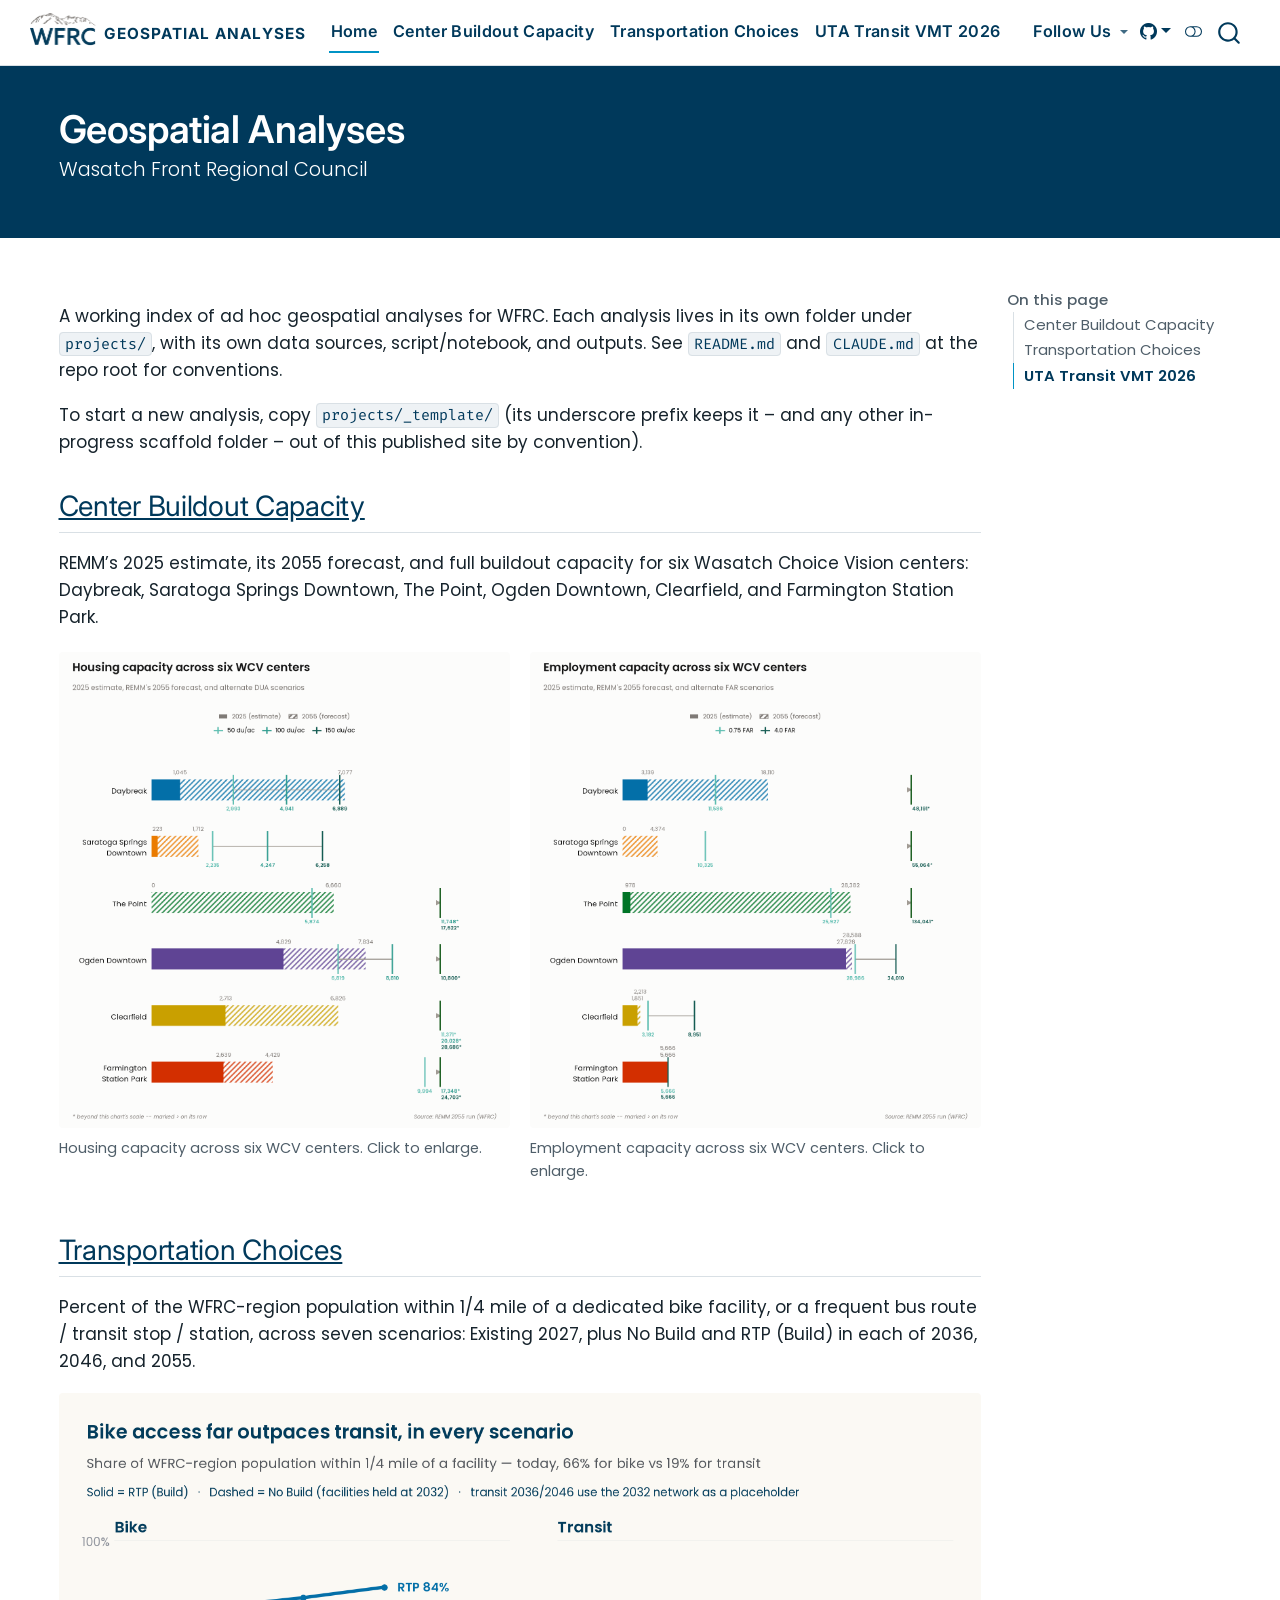
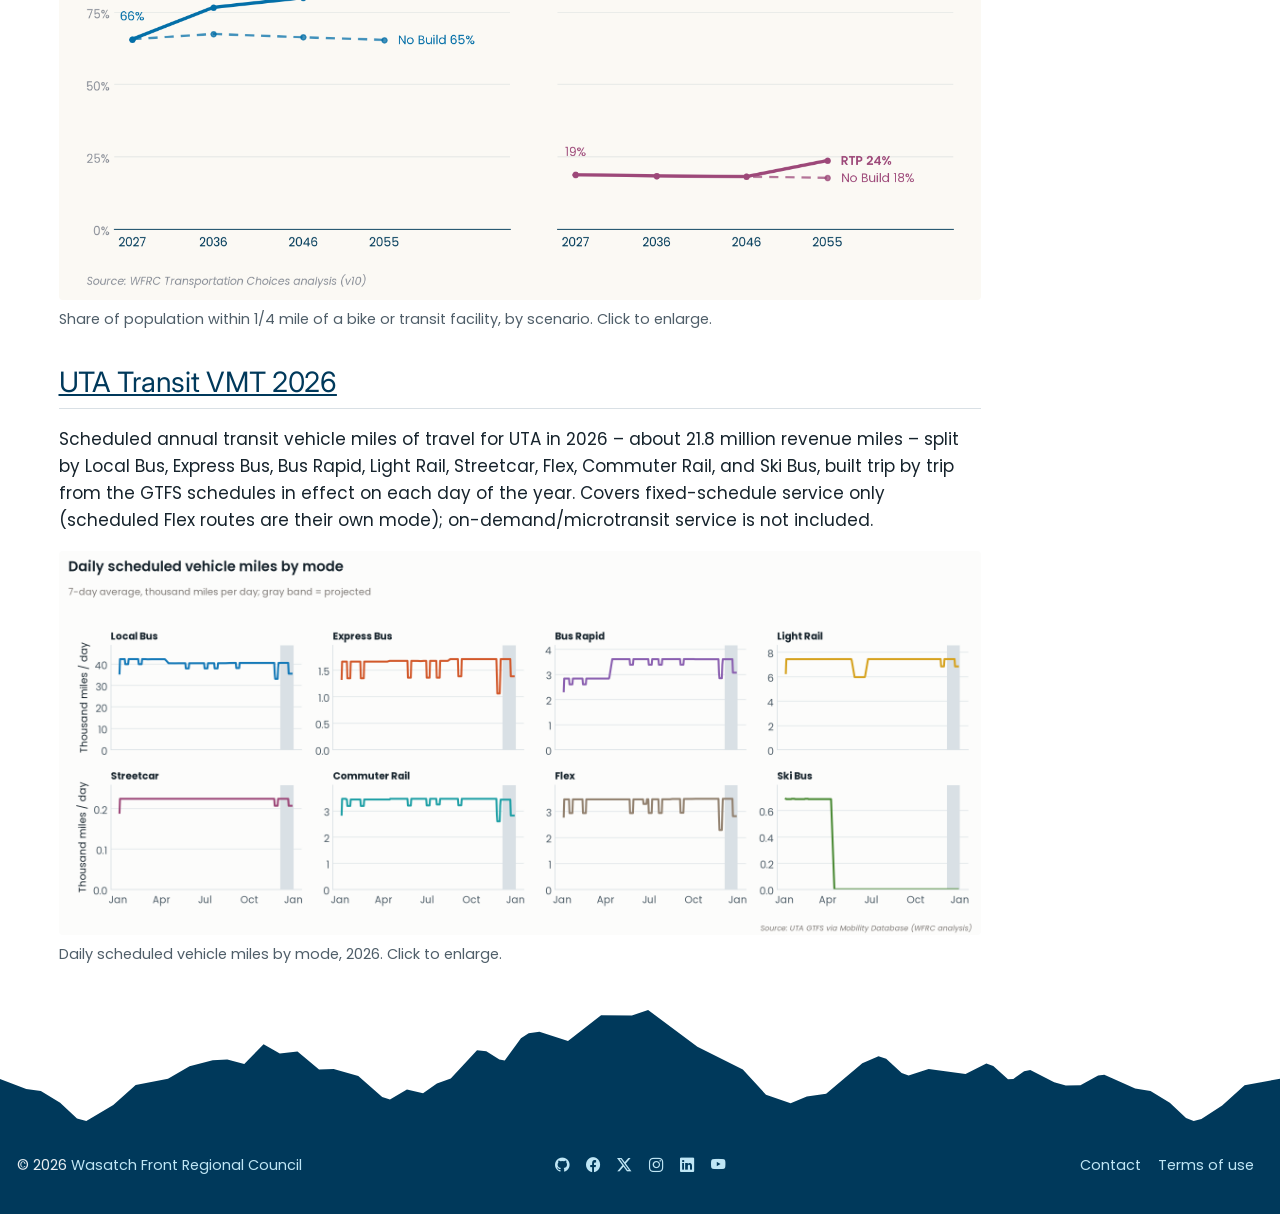
==== commit e80e4a03: "Built site for gh-pages" ====
--- a/index.html
+++ b/index.html
@@ -456,7 +456,7 @@
 </section>
 <section id="uta-transit-vmt-2026" class="level2">
 <h2 class="anchored" data-anchor-id="uta-transit-vmt-2026"><a href="./projects/uta-transit-vmt-2026/index.html">UTA Transit VMT 2026</a></h2>
-<p>Scheduled annual transit vehicle miles of travel for UTA in 2026 – about 21.8 million revenue miles – split by Local Bus, Express Bus, Bus Rapid, Light Rail, and Commuter Rail (plus Ski Bus), built trip by trip from the GTFS schedules in effect on each day of the year.</p>
+<p>Scheduled annual transit vehicle miles of travel for UTA in 2026 – about 21.8 million revenue miles – split by Local Bus, Express Bus, Bus Rapid, Light Rail, Streetcar, Flex, Commuter Rail, and Ski Bus, built trip by trip from the GTFS schedules in effect on each day of the year. Covers fixed-schedule service only (scheduled Flex routes are their own mode); on-demand/microtransit service is not included.</p>
 <div class="quarto-figure quarto-figure-center">
 <figure class="figure">
 <p><a href="projects/uta-transit-vmt-2026/output/daily_vmt_by_mode.png" class="lightbox" data-gallery="uta-transit-vmt-2026" title="Daily scheduled vehicle miles by mode, 2026. Click to enlarge."><img src="projects/uta-transit-vmt-2026/output/daily_vmt_by_mode.png" class="img-fluid figure-img" alt="Daily scheduled vehicle miles by mode, 2026. Click to enlarge."></a></p>
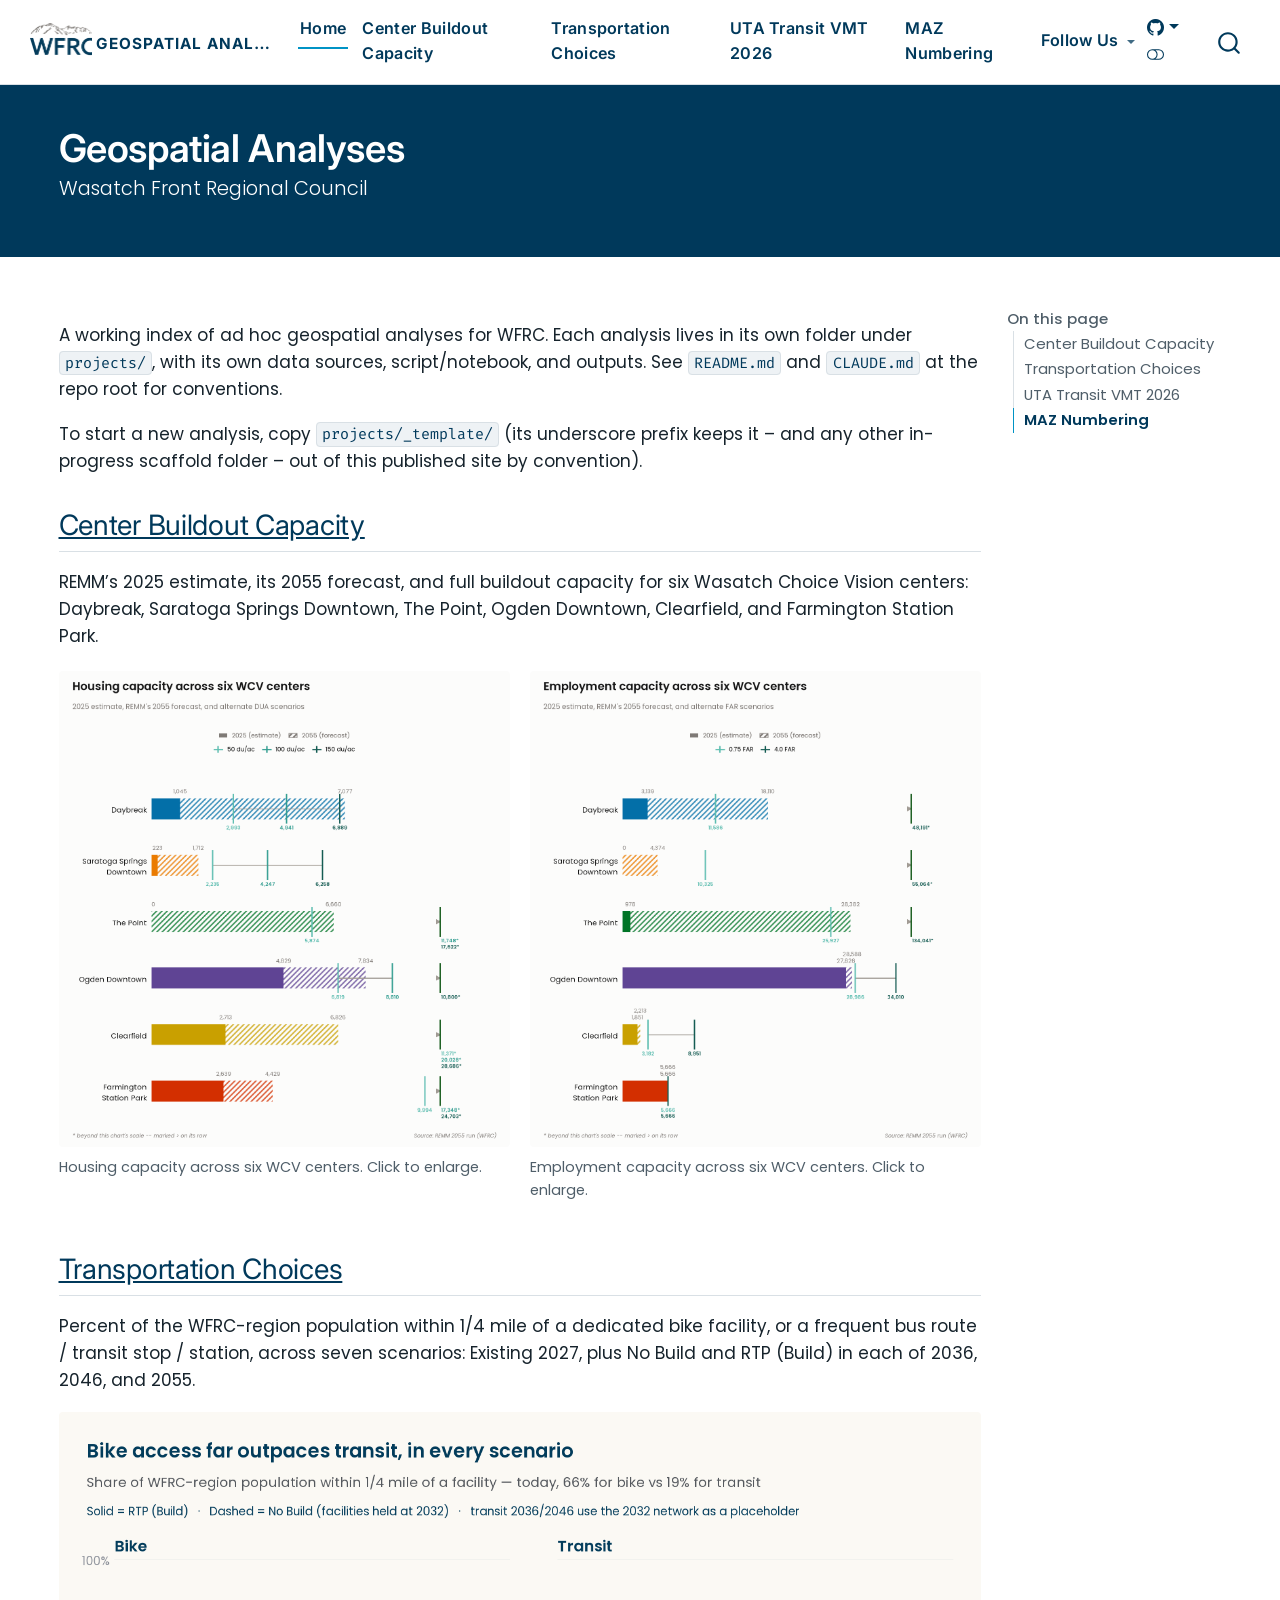
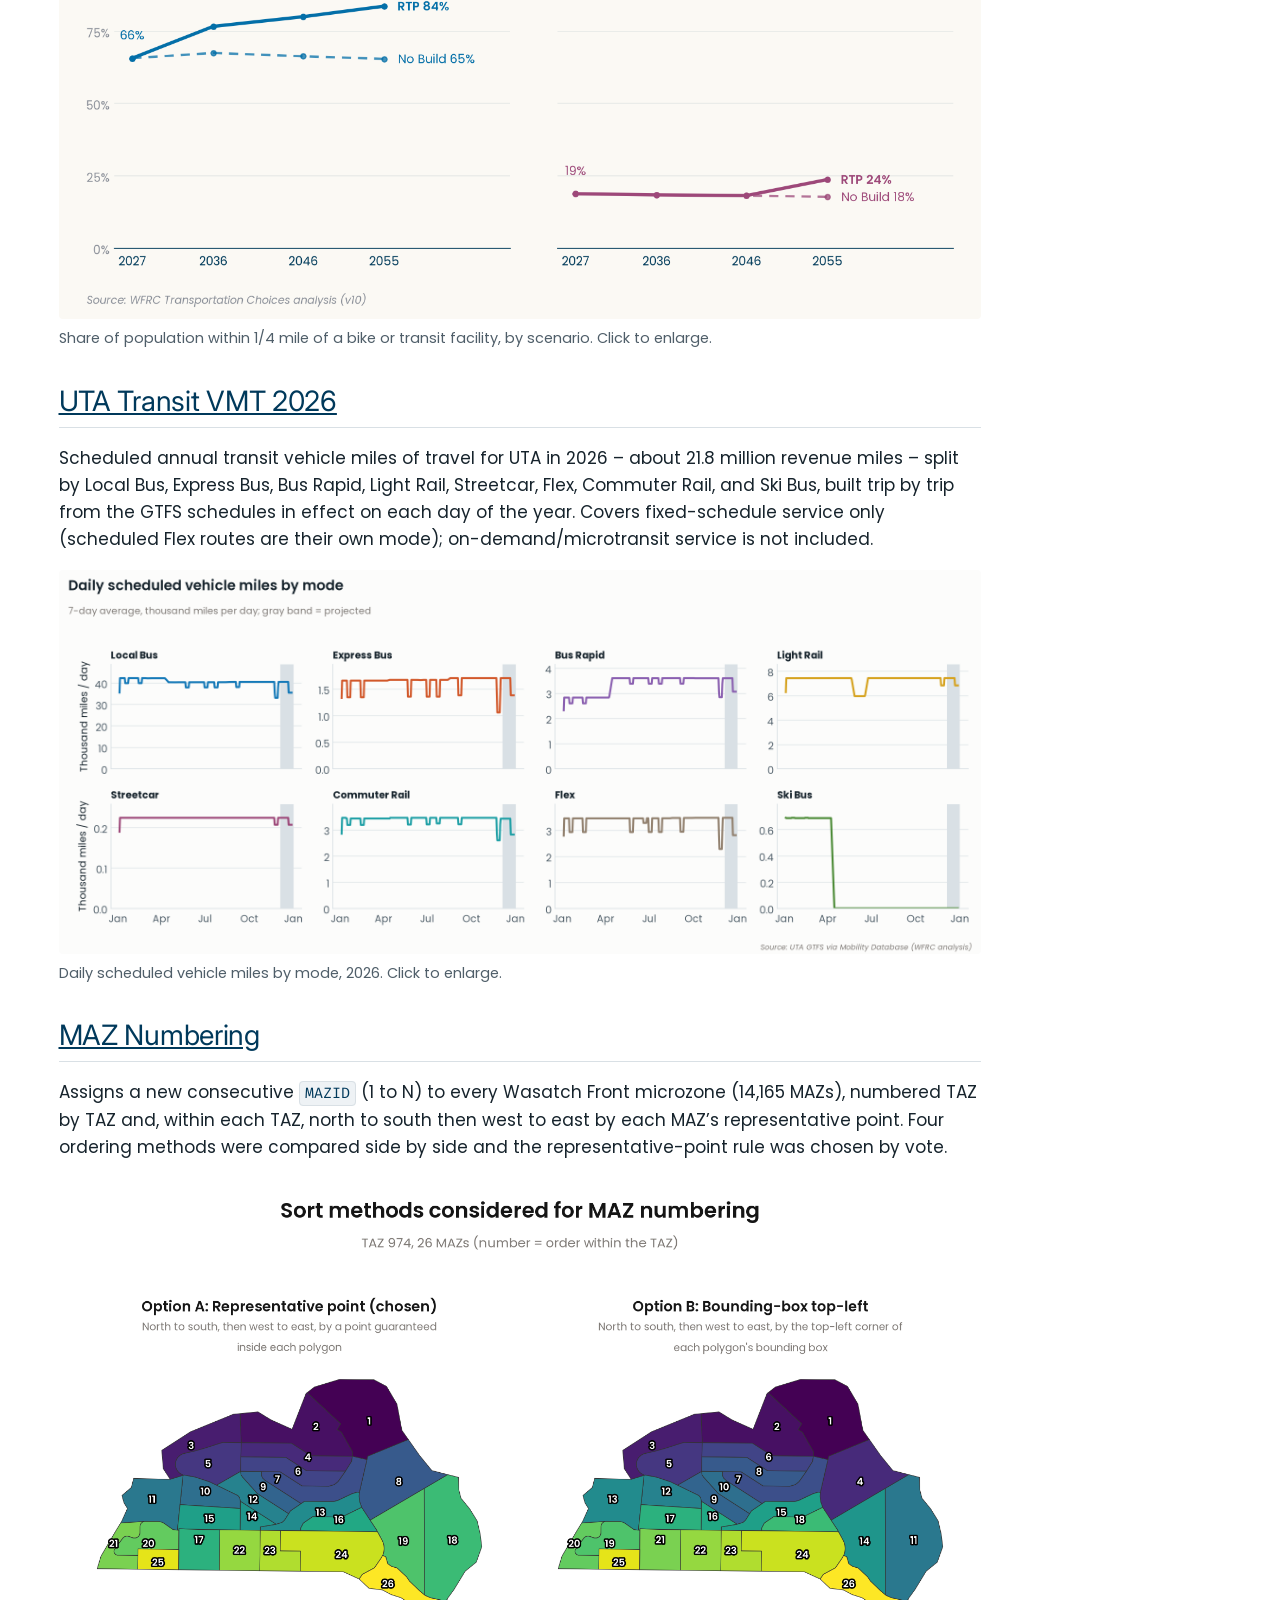
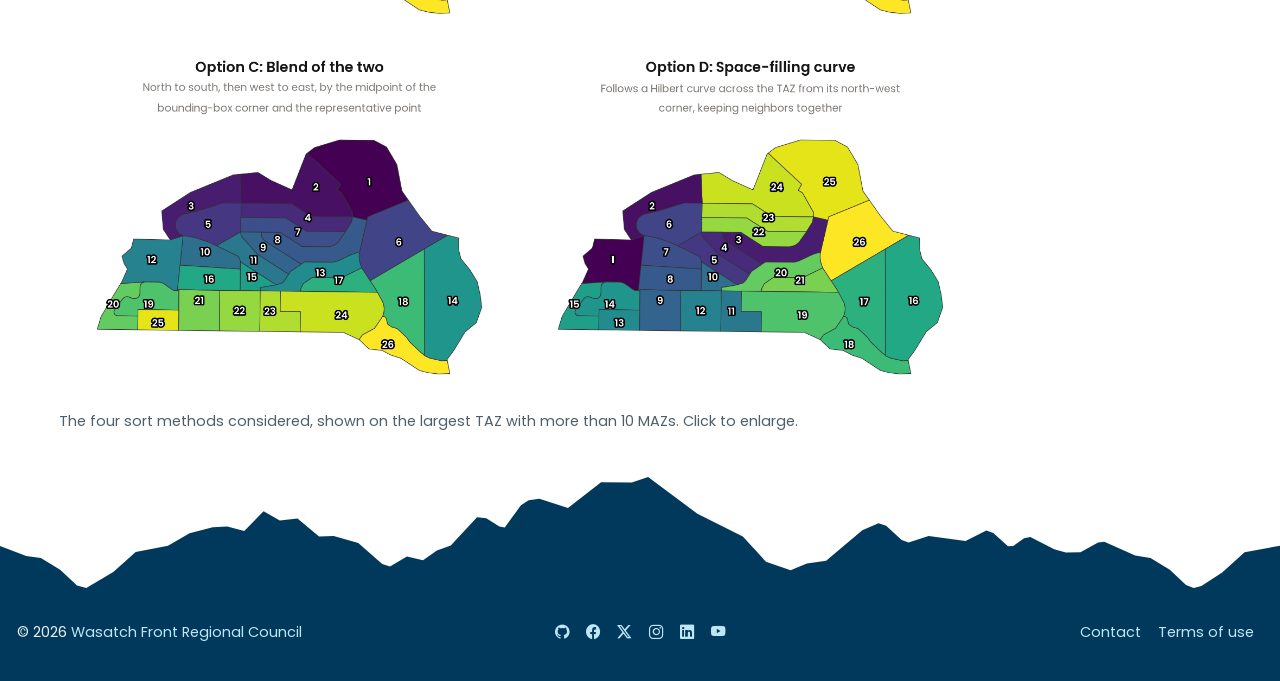
==== commit 61496bd3: "Built site for gh-pages" ====
--- a/index.html
+++ b/index.html
@@ -319,6 +319,10 @@
     <a class="nav-link" href="./projects/uta-transit-vmt-2026/index.html"> 
 <span class="menu-text">UTA Transit VMT 2026</span></a>
   </li>  
+  <li class="nav-item">
+    <a class="nav-link" href="./projects/maz-numbering/index.html"> 
+<span class="menu-text">MAZ Numbering</span></a>
+  </li>  
 </ul>
             <ul class="navbar-nav navbar-nav-scroll ms-auto">
   <li class="nav-item dropdown ">
@@ -407,6 +411,7 @@
   <li><a href="#center-buildout-capacity" id="toc-center-buildout-capacity" class="nav-link active" data-scroll-target="#center-buildout-capacity">Center Buildout Capacity</a></li>
   <li><a href="#transportation-choices" id="toc-transportation-choices" class="nav-link" data-scroll-target="#transportation-choices">Transportation Choices</a></li>
   <li><a href="#uta-transit-vmt-2026" id="toc-uta-transit-vmt-2026" class="nav-link" data-scroll-target="#uta-transit-vmt-2026">UTA Transit VMT 2026</a></li>
+  <li><a href="#maz-numbering" id="toc-maz-numbering" class="nav-link" data-scroll-target="#maz-numbering">MAZ Numbering</a></li>
   </ul>
 </nav>
     </div>
@@ -461,6 +466,16 @@
 <figure class="figure">
 <p><a href="projects/uta-transit-vmt-2026/output/daily_vmt_by_mode.png" class="lightbox" data-gallery="uta-transit-vmt-2026" title="Daily scheduled vehicle miles by mode, 2026. Click to enlarge."><img src="projects/uta-transit-vmt-2026/output/daily_vmt_by_mode.png" class="img-fluid figure-img" alt="Daily scheduled vehicle miles by mode, 2026. Click to enlarge."></a></p>
 <figcaption>Daily scheduled vehicle miles by mode, 2026. Click to enlarge.</figcaption>
+</figure>
+</div>
+</section>
+<section id="maz-numbering" class="level2">
+<h2 class="anchored" data-anchor-id="maz-numbering"><a href="./projects/maz-numbering/index.html">MAZ Numbering</a></h2>
+<p>Assigns a new consecutive <code>MAZID</code> (1 to N) to every Wasatch Front microzone (14,165 MAZs), numbered TAZ by TAZ and, within each TAZ, north to south then west to east by each MAZ’s representative point. Four ordering methods were compared side by side and the representative-point rule was chosen by vote.</p>
+<div class="quarto-figure quarto-figure-center">
+<figure class="figure">
+<p><a href="projects/maz-numbering/output/sort_methods_considered.png" class="lightbox" data-gallery="maz-numbering" title="The four sort methods considered, shown on the largest TAZ with more than 10 MAZs. Click to enlarge."><img src="projects/maz-numbering/output/sort_methods_considered.png" class="img-fluid figure-img" alt="The four sort methods considered, shown on the largest TAZ with more than 10 MAZs. Click to enlarge."></a></p>
+<figcaption>The four sort methods considered, shown on the largest TAZ with more than 10 MAZs. Click to enlarge.</figcaption>
 </figure>
 </div>
 
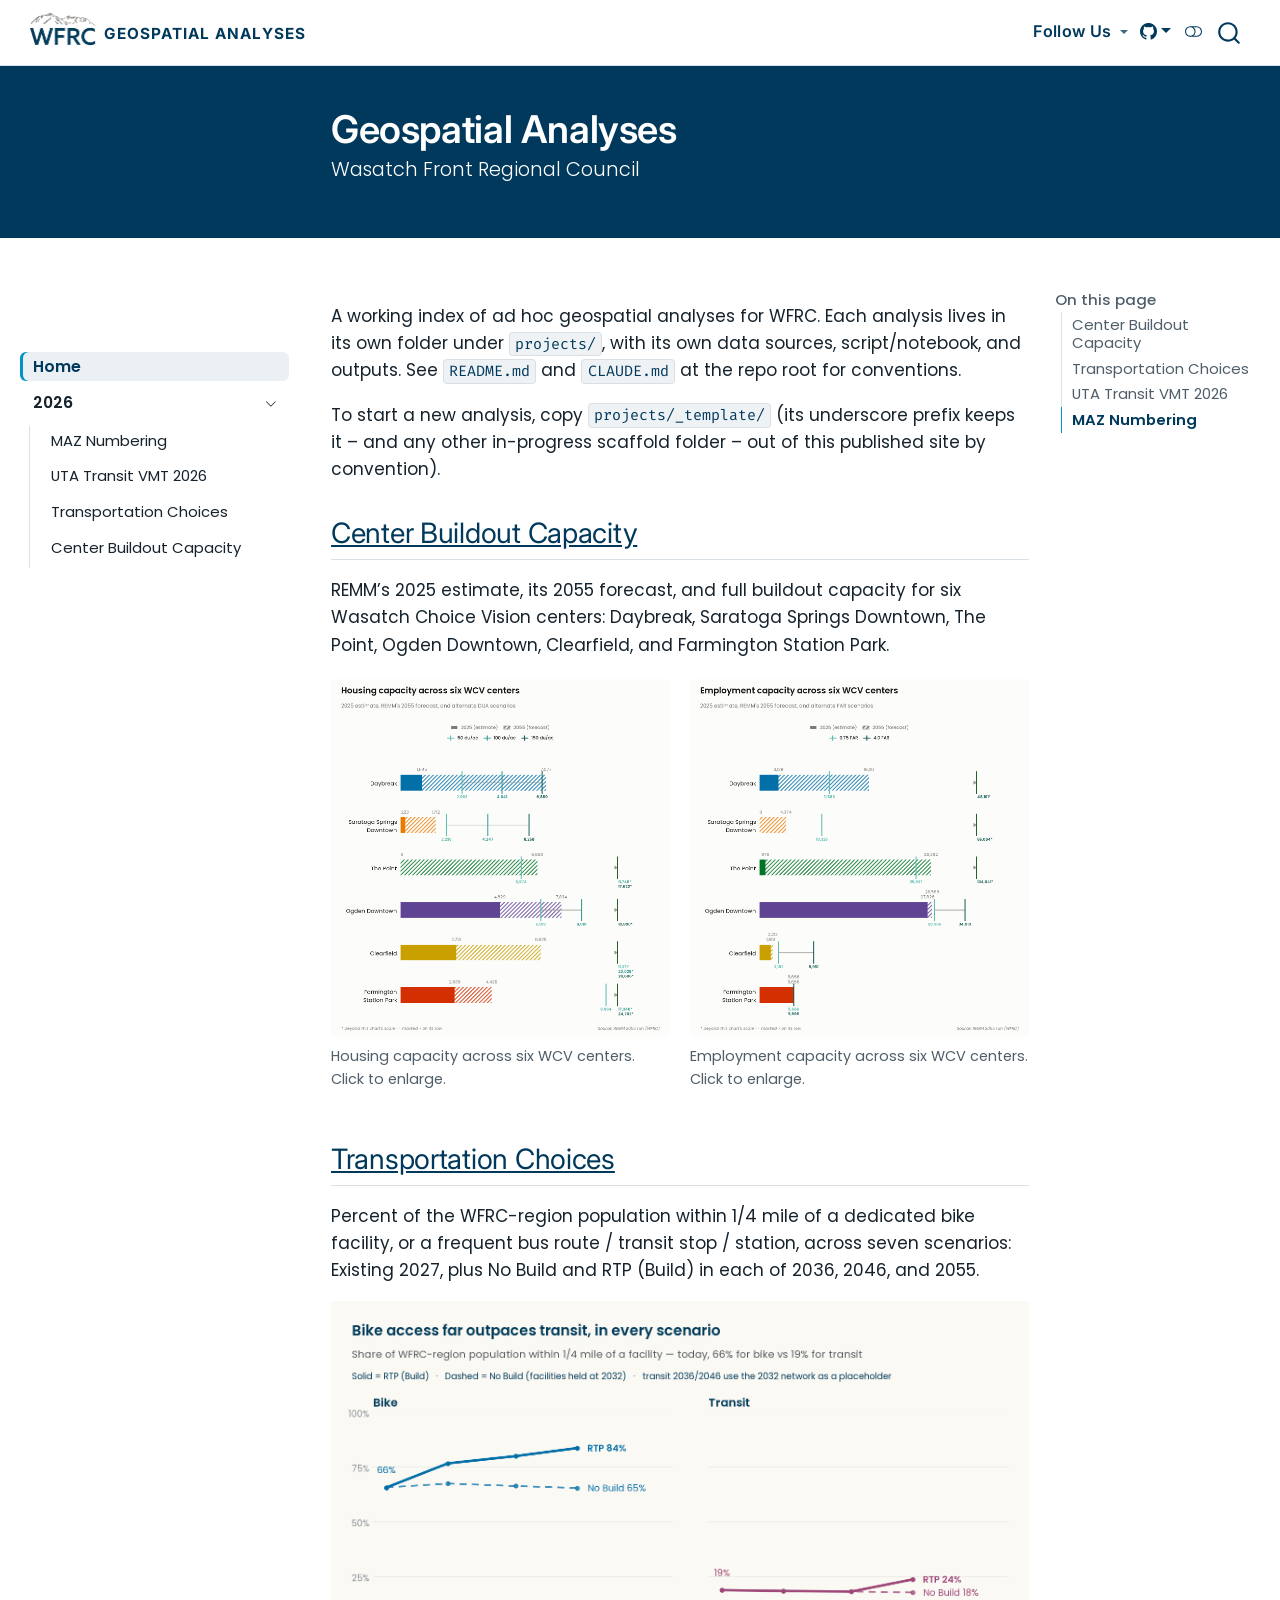
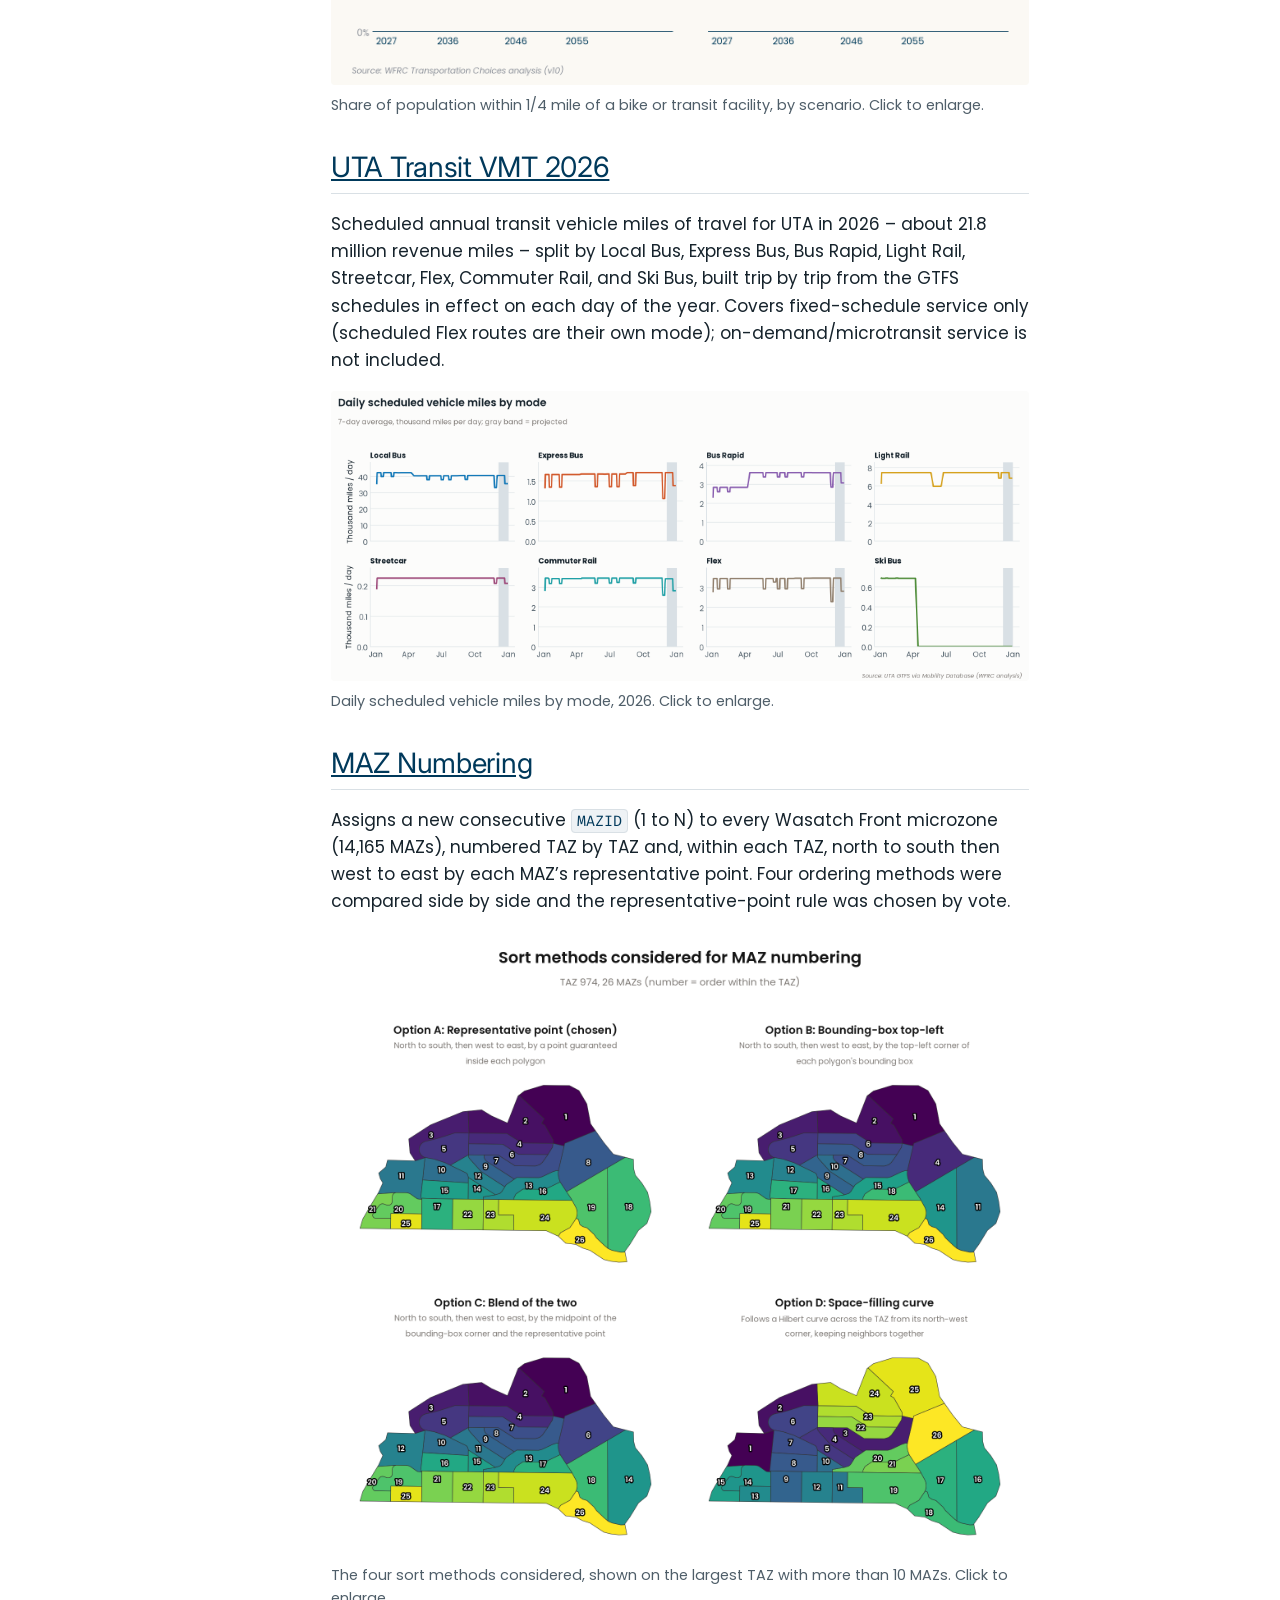
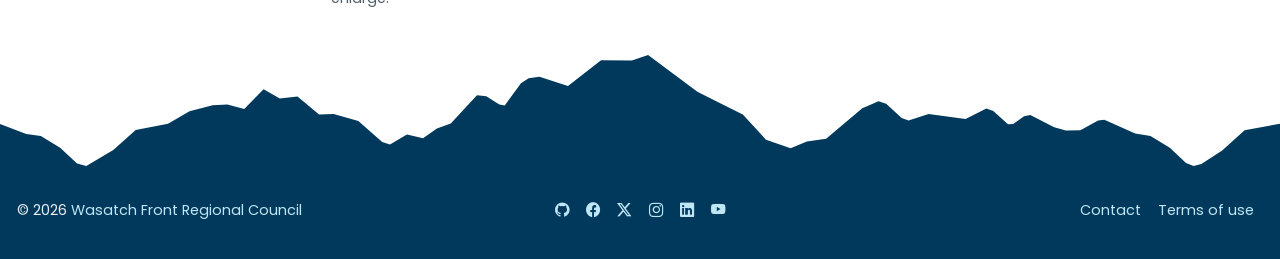
==== commit 5e70a048: "Built site for gh-pages" ====
--- a/index.html
+++ b/index.html
@@ -52,9 +52,9 @@
 <script id="quarto-axe-checker-options" type="text/plain">dHJ1ZQ==</script>
 <script src="site_libs/bootstrap/bootstrap.min.js"></script>
 <link href="site_libs/bootstrap/bootstrap-icons.css" rel="stylesheet">
-<link href="site_libs/bootstrap/bootstrap-037588347e6c9b638878bbe259ea3e76.min.css" rel="stylesheet" append-hash="true" class="quarto-color-scheme" id="quarto-bootstrap" data-mode="light">
-<link href="site_libs/bootstrap/bootstrap-dark-b97d910aff66f2024c61e2e34e712f74.min.css" rel="stylesheet" append-hash="true" class="quarto-color-scheme quarto-color-alternate" id="quarto-bootstrap" data-mode="dark">
-<link href="site_libs/bootstrap/bootstrap-037588347e6c9b638878bbe259ea3e76.min.css" rel="stylesheet" append-hash="true" class="quarto-color-scheme-extra" id="quarto-bootstrap" data-mode="light">
+<link href="site_libs/bootstrap/bootstrap-1a961dc1143a0c01d0fdc36cc2239492.min.css" rel="stylesheet" append-hash="true" class="quarto-color-scheme" id="quarto-bootstrap" data-mode="light">
+<link href="site_libs/bootstrap/bootstrap-dark-6ae2621facc82204d567e3cd11e3c288.min.css" rel="stylesheet" append-hash="true" class="quarto-color-scheme quarto-color-alternate" id="quarto-bootstrap" data-mode="dark">
+<link href="site_libs/bootstrap/bootstrap-1a961dc1143a0c01d0fdc36cc2239492.min.css" rel="stylesheet" append-hash="true" class="quarto-color-scheme-extra" id="quarto-bootstrap" data-mode="light">
 <script src="site_libs/quarto-contrib/glightbox/glightbox.min.js"></script>
 <link href="site_libs/quarto-contrib/glightbox/glightbox.min.css" rel="stylesheet">
 <link href="site_libs/quarto-contrib/glightbox/lightbox.css" rel="stylesheet">
@@ -103,7 +103,7 @@
 <meta name="twitter:card" content="summary_large_image">
 </head>
 
-<body class="nav-fixed quarto-light"><a id="quarto-skip-link" class="visually-hidden-focusable" href="#quarto-document-content">Skip to main content</a><script id="quarto-html-before-body" type="application/javascript">
+<body class="nav-sidebar docked nav-fixed quarto-light"><a id="quarto-skip-link" class="visually-hidden-focusable" href="#quarto-document-content">Skip to main content</a><script id="quarto-html-before-body" type="application/javascript">
     const toggleBodyColorMode = (bsSheetEl) => {
       const mode = bsSheetEl.getAttribute("data-mode");
       const bodyEl = window.document.querySelector("body");
@@ -302,28 +302,6 @@
   <span class="navbar-toggler-icon"></span>
 </button>
           <div class="collapse navbar-collapse" id="navbarCollapse">
-            <ul class="navbar-nav navbar-nav-scroll me-auto">
-  <li class="nav-item">
-    <a class="nav-link active" href="./index.html" aria-current="page"> 
-<span class="menu-text">Home</span></a>
-  </li>  
-  <li class="nav-item">
-    <a class="nav-link" href="./projects/center-buildout-capacity/index.html"> 
-<span class="menu-text">Center Buildout Capacity</span></a>
-  </li>  
-  <li class="nav-item">
-    <a class="nav-link" href="./projects/transportation-choices/index.html"> 
-<span class="menu-text">Transportation Choices</span></a>
-  </li>  
-  <li class="nav-item">
-    <a class="nav-link" href="./projects/uta-transit-vmt-2026/index.html"> 
-<span class="menu-text">UTA Transit VMT 2026</span></a>
-  </li>  
-  <li class="nav-item">
-    <a class="nav-link" href="./projects/maz-numbering/index.html"> 
-<span class="menu-text">MAZ Numbering</span></a>
-  </li>  
-</ul>
             <ul class="navbar-nav navbar-nav-scroll ms-auto">
   <li class="nav-item dropdown ">
     <a class="nav-link dropdown-toggle" href="#" id="nav-menu-follow-us" role="link" data-bs-toggle="dropdown" aria-expanded="false">
@@ -381,18 +359,31 @@
             <div id="quarto-search" class="" title="Search"></div>
       </div> <!-- /container-fluid -->
     </nav>
+  <nav class="quarto-secondary-nav" aria-label="Toolbar">
+    <div class="container-fluid d-flex">
+      <button type="button" class="quarto-btn-toggle btn" data-bs-toggle="collapse" role="button" data-bs-target=".quarto-sidebar-collapse-item" aria-controls="quarto-sidebar" aria-expanded="false" aria-label="Toggle sidebar navigation" onclick="if (window.quartoToggleHeadroom) { window.quartoToggleHeadroom(); }">
+        <i class="bi bi-layout-text-sidebar-reverse"></i>
+      </button>
+        <nav class="quarto-page-breadcrumbs" aria-label="Breadcrumbs"><ol class="breadcrumb"><li class="breadcrumb-item"><a href="./index.html">Home</a></li></ol></nav>
+        <a class="flex-grow-1" data-bs-toggle="collapse" data-bs-target=".quarto-sidebar-collapse-item" onclick="if (window.quartoToggleHeadroom) { window.quartoToggleHeadroom(); }">      
+        </a>
+      <button type="button" class="btn quarto-search-button" aria-label="Search" onclick="window.quartoOpenSearch();">
+        <i class="bi bi-search"></i>
+      </button>
+    </div>
+  </nav>
 </header>
 <!-- content -->
 <header id="title-block-header" class="quarto-title-block default page-columns page-full">
   <div class="quarto-title-banner page-columns page-full">
-    <div class="quarto-title column-page-left">
+    <div class="quarto-title column-body">
       <h1 class="title">Geospatial Analyses</h1>
             <p class="subtitle lead">Wasatch Front Regional Council</p>
                       </div>
   </div>
     
   
-  <div class="quarto-title-meta column-page-left">
+  <div class="quarto-title-meta column-body">
 
       
     
@@ -402,6 +393,62 @@
   
   </header><div id="quarto-content" class="quarto-container page-columns page-rows-contents page-layout-full page-navbar">
 <!-- sidebar -->
+  <nav id="quarto-sidebar" class="sidebar collapse collapse-horizontal quarto-sidebar-collapse-item sidebar-navigation docked overflow-auto" aria-label="Section">
+    <div class="pt-lg-2 mt-2 text-left sidebar-header">
+      <a href="./index.html" class="sidebar-logo-link">
+      <img src="site_libs\quarto-contrib\quarto-project\WFRCAnalytics\wfrc-brand\assets\logo\stacked\WFRC_logo_stacked_color_transparent.png" alt="Wasatch Front Regional Council" class="sidebar-logo light-content py-0 d-lg-inline d-none">
+      <img src="site_libs\quarto-contrib\quarto-project\WFRCAnalytics\wfrc-brand\assets\logo\stacked\WFRC_logo_stacked_white_transparent.png" alt="Wasatch Front Regional Council" class="sidebar-logo dark-content py-0 d-lg-inline d-none">
+      </a>
+      </div>
+        <div class="mt-2 flex-shrink-0 align-items-center">
+        <div class="sidebar-search">
+        <div id="quarto-search" class="" title="Search"></div>
+        </div>
+        </div>
+    <div class="sidebar-menu-container"> 
+    <ul class="list-unstyled mt-1">
+        <li class="sidebar-item">
+  <div class="sidebar-item-container"> 
+  <a href="./index.html" class="sidebar-item-text sidebar-link active">
+ <span class="menu-text">Home</span></a>
+  </div>
+</li>
+        <li class="sidebar-item sidebar-item-section">
+      <div class="sidebar-item-container"> 
+            <button type="button" class="sidebar-item-text sidebar-item-toggle sidebar-link text-start" data-bs-toggle="collapse" data-bs-target="#quarto-sidebar-section-1" aria-controls="quarto-sidebar-section-1" aria-expanded="true">
+ <span class="menu-text" id="quarto-sidebar-section-1-label">2026</span><i class="bi bi-chevron-right" aria-hidden="true"></i></button>
+      </div>
+      <ul id="quarto-sidebar-section-1" aria-labelledby="quarto-sidebar-section-1-label" class="collapse list-unstyled sidebar-section depth1 show">  
+          <li class="sidebar-item">
+  <div class="sidebar-item-container"> 
+  <a href="./projects/maz-numbering/index.html" class="sidebar-item-text sidebar-link">
+ <span class="menu-text">MAZ Numbering</span></a>
+  </div>
+</li>
+          <li class="sidebar-item">
+  <div class="sidebar-item-container"> 
+  <a href="./projects/uta-transit-vmt-2026/index.html" class="sidebar-item-text sidebar-link">
+ <span class="menu-text">UTA Transit VMT 2026</span></a>
+  </div>
+</li>
+          <li class="sidebar-item">
+  <div class="sidebar-item-container"> 
+  <a href="./projects/transportation-choices/index.html" class="sidebar-item-text sidebar-link">
+ <span class="menu-text">Transportation Choices</span></a>
+  </div>
+</li>
+          <li class="sidebar-item">
+  <div class="sidebar-item-container"> 
+  <a href="./projects/center-buildout-capacity/index.html" class="sidebar-item-text sidebar-link">
+ <span class="menu-text">Center Buildout Capacity</span></a>
+  </div>
+</li>
+      </ul>
+  </li>
+    </ul>
+    </div>
+</nav>
+<div id="quarto-sidebar-glass" class="quarto-sidebar-collapse-item" data-bs-toggle="collapse" data-bs-target=".quarto-sidebar-collapse-item"></div>
 <!-- margin-sidebar -->
     <div id="quarto-margin-sidebar" class="sidebar margin-sidebar">
         <nav id="TOC" role="doc-toc" aria-labelledby="toc-title" class="toc-active" data-toc-expanded="2">
@@ -416,7 +463,7 @@
 </nav>
     </div>
 <!-- main -->
-<main class="content quarto-banner-title-block column-page-left" id="quarto-document-content" tabindex="-1">
+<main class="content quarto-banner-title-block column-body" id="quarto-document-content" tabindex="-1">
 
 
 
